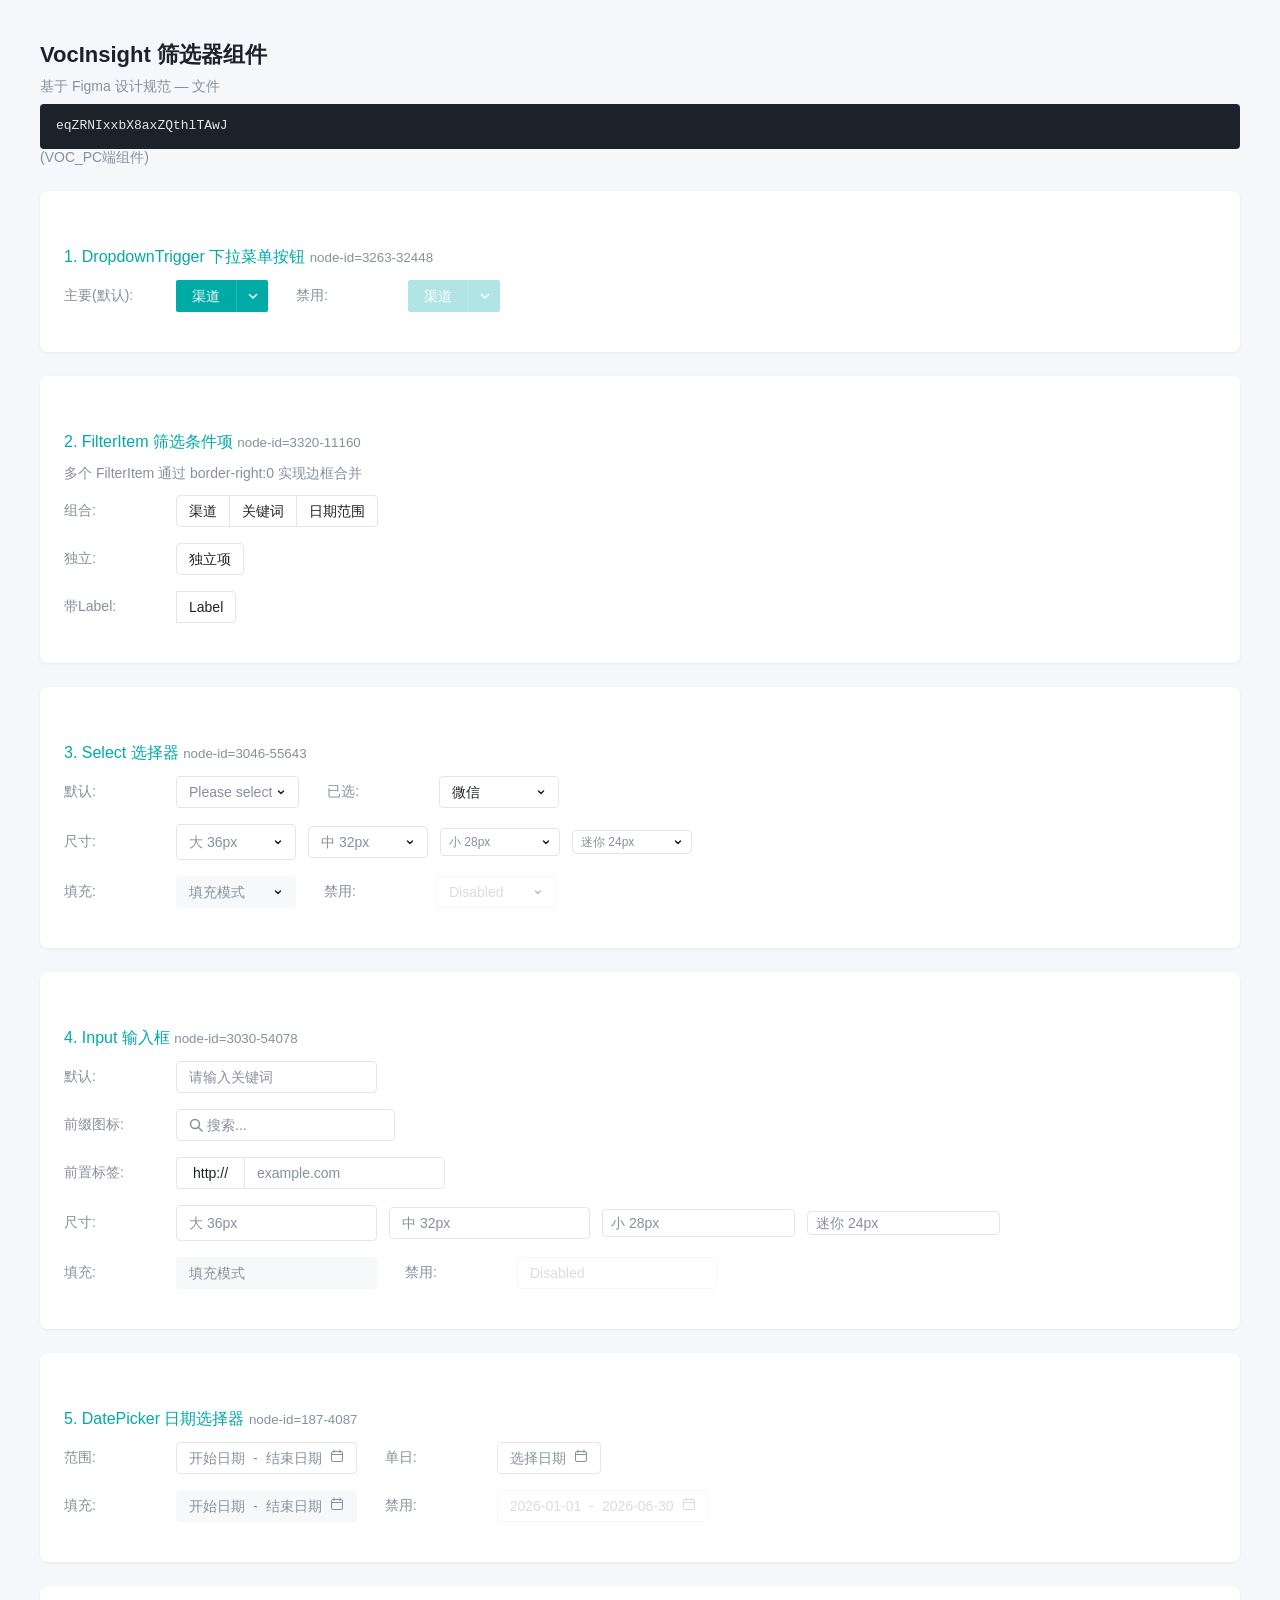
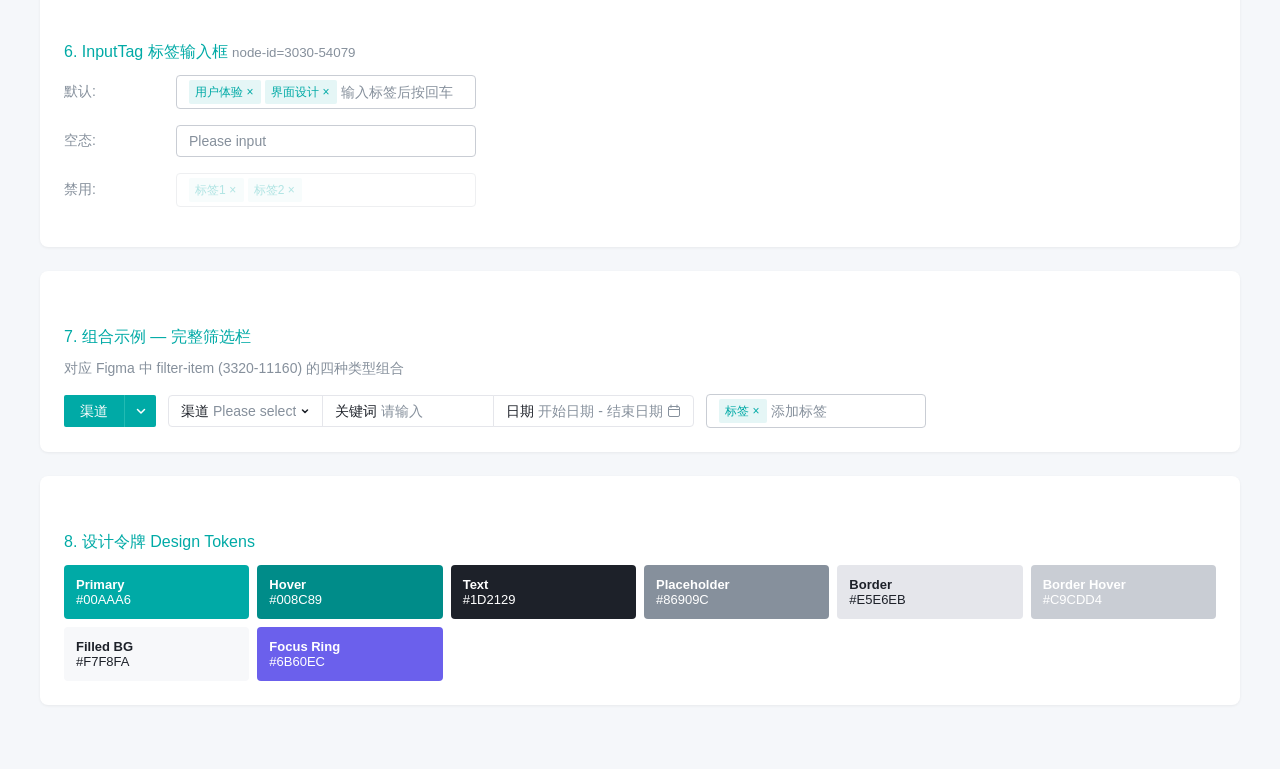
==== demo-filter.html @ fd3701bb "feat: add standalone filter component demo page - Accessible at /demo-filter.html - Shows all 6 Figm" ====
<!doctype html>
<html lang="zh-CN">
<head>
<meta charset="UTF-8"/>
<meta name="viewport" content="width=device-width, initial-scale=1.0"/>
<title>VocInsight 筛选器组件 Demo — Figma 设计规范</title>
<style>
/* ====== Design Tokens ====== */
:root{
  --p:#00AAA6;--ph:#008C89;--pl:#22BBB3;
  --fr:#6B60EC;--tp:#1D2129;--tph:#86909C;
  --bd:#E5E6EB;--bdh:#C9CDD4;--bgf:#F7F8FA;
  --font:"PingFang SC",-apple-system,BlinkMacSystemFont,"Segoe UI",Roboto,sans-serif;
}
*{box-sizing:border-box;margin:0;padding:0}
body{font-family:var(--font);background:#F5F7FA;color:var(--tp);padding:40px}
h1{font-size:22px;font-weight:600;margin-bottom:8px}
h2{font-size:16px;font-weight:500;margin:32px 0 12px;color:var(--p)}
.subtitle{color:var(--tph);font-size:14px;margin-bottom:24px}
.section{background:#fff;border-radius:8px;padding:24px;margin-bottom:24px;box-shadow:0 1px 3px rgba(0,0,0,.06)}
.row{display:flex;align-items:center;gap:12px;flex-wrap:wrap;margin-bottom:16px}
.label{font-size:14px;color:var(--tph);min-width:100px}

/* ====== 1. DropdownTrigger ====== */
.dd{display:inline-flex;align-items:stretch;border-radius:2px;overflow:hidden;cursor:pointer;height:32px;user-select:none}
.dd.primary{background:var(--p);color:#fff}
.dd.primary:hover{background:var(--ph)}
.dd-text{display:inline-flex;align-items:center;padding:5px 16px;font-size:14px;line-height:22px;font-weight:400}
.dd-icon{display:inline-flex;align-items:center;justify-content:center;width:32px;border-left:1px solid var(--pl)}
.dd-icon svg{transition:transform .2s}
.dd-icon.open svg{transform:rotate(180deg)}

/* ====== 2. FilterItem + FilterBar ====== */
.fb{display:inline-flex;align-items:center}
.fi{display:inline-flex;align-items:center;height:32px;background:#fff;border:1px solid var(--bd);padding:3px 12px;gap:4px;font-size:14px;line-height:22px;transition:border-color .2s;white-space:nowrap}
.fi:hover{border-color:var(--bdh)}
.fi:first-child{border-radius:4px 0 0 4px}
.fi:last-child{border-radius:0 4px 4px 0}
.fi:only-child{border-radius:4px}
.fi+.fi{margin-left:-1px}
.fi-label{color:var(--tp);font-weight:400}

/* ====== 3. Select ====== */
.sel{position:relative;display:inline-flex;align-items:center;gap:4px;height:32px;padding:3px 12px;background:#fff;border:1px solid var(--bd);border-radius:4px;font-size:14px;line-height:22px;cursor:pointer;transition:border-color .2s,box-shadow .2s;min-width:120px}
.sel:hover{border-color:var(--bdh)}
.sel:focus,.sel.open{border-color:var(--p);box-shadow:0 0 0 2px rgba(0,170,166,.3);outline:none}
.sel-text{flex:1;overflow:hidden;text-overflow:ellipsis;white-space:nowrap}
.sel-text.ph{color:var(--tph)}
.sel-arrow{display:inline-flex;flex-shrink:0;transition:transform .2s}.sel.open .sel-arrow{transform:rotate(180deg)}
.sel-dropdown{position:absolute;top:calc(100% + 4px);left:0;right:0;background:#fff;border:1px solid var(--bd);border-radius:4px;box-shadow:0 4px 12px rgba(0,0,0,.1);z-index:100;display:none;max-height:200px;overflow-y:auto}
.sel.open .sel-dropdown{display:block}
.sel-opt{padding:6px 12px;font-size:14px;cursor:pointer;transition:background .15s}
.sel-opt:hover{background:var(--bgf)}
.sel-opt.active{color:var(--p);background:#E5F6F6}

/* ====== 4. Input ====== */
.inp-wrap{display:inline-flex;align-items:center;gap:4px;height:32px;padding:0 12px;background:#fff;border:1px solid var(--bd);border-radius:4px;font-size:14px;transition:border-color .2s,box-shadow .2s;min-width:160px}
.inp-wrap:hover{border-color:var(--bdh)}
.inp-wrap:focus-within{border-color:var(--p);box-shadow:0 0 0 2px rgba(107,96,236,.3)}
.inp-wrap input{flex:1;min-width:0;border:none;outline:none;background:transparent;color:var(--tp);font-family:var(--font);font-size:14px;line-height:22px}
.inp-wrap input::placeholder{color:var(--tph)}
.inp-clear{display:none;width:16px;height:16px;cursor:pointer;color:var(--tph);border-radius:50%;align-items:center;justify-content:center;font-size:12px;line-height:1;flex-shrink:0}
.inp-wrap.has-value .inp-clear{display:inline-flex}
.inp-clear:hover{color:#F53F3F}

/* ====== 5. DatePicker ====== */
.dp{display:inline-flex;align-items:center;gap:8px;height:32px;padding:0 12px;background:#fff;border:1px solid var(--bd);border-radius:4px;font-size:14px;line-height:22px;cursor:pointer;transition:border-color .2s,box-shadow .2s}
.dp:hover{border-color:var(--bdh)}
.dp:focus{border-color:var(--p);box-shadow:0 0 0 2px rgba(0,170,166,.3);outline:none}
.dp-sep{color:var(--tph);font-family:Roboto,sans-serif}
.dp-icon{flex-shrink:0;color:var(--tph)}

/* ====== 6. InputTag ====== */
.it{display:flex;flex-wrap:wrap;align-items:center;gap:4px;min-height:32px;padding:4px 12px;background:#fff;border:1px solid var(--bdh);border-radius:4px;font-size:14px;cursor:text;transition:border-color .2s;min-width:220px}
.it:hover,.it:focus-within{border-color:var(--p)}
.it input{flex:1;min-width:60px;border:none;outline:none;background:transparent;color:var(--tp);font-family:var(--font);font-size:14px;line-height:22px}
.it input::placeholder{color:var(--tph)}
.tag{display:inline-flex;align-items:center;gap:2px;background:#E5F6F6;color:var(--p);font-size:12px;line-height:20px;border-radius:2px;padding:2px 6px;white-space:nowrap}
.tag-close{display:inline-flex;align-items:center;justify-content:center;width:10px;height:10px;cursor:pointer;transition:color .15s}
.tag-close:hover{color:#F53F3F}

/* ====== States demo ====== */
.state-row{display:flex;gap:8px;align-items:center;flex-wrap:wrap;margin-bottom:8px}
.state-label{font-size:12px;color:var(--tph);min-width:50px}
.sel.disabled,.inp-wrap.disabled,.dp.disabled,.dd.disabled,.it.disabled{opacity:.3;pointer-events:none}

/* Size variants */
.sel.lg,.inp-wrap.lg{height:36px}
.sel.sm,.inp-wrap.sm{height:28px;font-size:12px;padding:2px 8px}
.sel.xs,.inp-wrap.xs{height:24px;font-size:12px;padding:1px 8px}

/* Filled variant */
.sel.filled,.inp-wrap.filled,.dp.filled{background:var(--bgf);border-color:transparent}

/* ====== Code block ====== */
code{display:block;background:#1D2129;color:#E5E6EB;padding:12px 16px;border-radius:4px;font-size:13px;line-height:1.6;overflow-x:auto;margin-top:8px;font-family:"JetBrains Mono",monospace}
</style>
</head>
<body>

<h1>VocInsight 筛选器组件</h1>
<p class="subtitle">基于 Figma 设计规范 — 文件 <code>eqZRNIxxbX8axZQthlTAwJ</code> (VOC_PC端组件)</p>

<!-- ====== Section 1: Dropdown Trigger ====== -->
<div class="section">
<h2>1. DropdownTrigger 下拉菜单按钮 <small style="font-weight:400;color:var(--tph)">node-id=3263-32448</small></h2>
<div class="row">
  <span class="label">主要(默认):</span>
  <div class="dd primary" onclick="this.querySelector('.dd-icon').classList.toggle('open')">
    <span class="dd-text">渠道</span>
    <span class="dd-icon"><svg width="14" height="14" viewBox="0 0 14 14" fill="none"><path d="M3.5 5.5L7 9L10.5 5.5" stroke="currentColor" stroke-width="1.5" stroke-linecap="round" stroke-linejoin="round"/></svg></span>
  </div>
  <span class="label" style="margin-left:16px">禁用:</span>
  <div class="dd primary disabled"><span class="dd-text">渠道</span><span class="dd-icon"><svg width="14" height="14" viewBox="0 0 14 14" fill="none"><path d="M3.5 5.5L7 9L10.5 5.5" stroke="currentColor" stroke-width="1.5" stroke-linecap="round" stroke-linejoin="round"/></svg></span></div>
</div>
</div>

<!-- ====== Section 2: FilterItem + FilterBar ====== -->
<div class="section">
<h2>2. FilterItem 筛选条件项 <small style="font-weight:400;color:var(--tph)">node-id=3320-11160</small></h2>
<p style="font-size:14px;color:var(--tph);margin-bottom:12px">多个 FilterItem 通过 border-right:0 实现边框合并</p>

<div class="row">
  <span class="label">组合:</span>
  <div class="fb">
    <div class="fi"><span class="fi-label">渠道</span></div>
    <div class="fi"><span class="fi-label">关键词</span></div>
    <div class="fi"><span class="fi-label">日期范围</span></div>
  </div>
</div>

<div class="row">
  <span class="label">独立:</span>
  <div class="fi" style="border-radius:4px;border:1px solid var(--bd)"><span class="fi-label">独立项</span></div>
</div>

<div class="row">
  <span class="label">带Label:</span>
  <div class="fi"><span class="fi-label">Label</span></div>
</div>
</div>

<!-- ====== Section 3: Select ====== -->
<div class="section">
<h2>3. Select 选择器 <small style="font-weight:400;color:var(--tph)">node-id=3046-55643</small></h2>

<div class="row">
  <span class="label">默认:</span>
  <div class="sel" tabindex="0" onclick="this.classList.toggle('open')">
    <span class="sel-text ph">Please select</span>
    <span class="sel-arrow"><svg width="10" height="10" viewBox="0 0 10 10" fill="none"><path d="M2.5 4L5 6.5L7.5 4" stroke="currentColor" stroke-width="1.5" stroke-linecap="round" stroke-linejoin="round"/></svg></span>
    <div class="sel-dropdown">
      <div class="sel-opt">App Store</div>
      <div class="sel-opt active">微信</div>
      <div class="sel-opt">微博</div>
      <div class="sel-opt">抖音</div>
    </div>
  </div>

  <span class="label" style="margin-left:16px">已选:</span>
  <div class="sel" tabindex="0" onclick="this.classList.toggle('open')">
    <span class="sel-text">微信</span>
    <span class="sel-arrow"><svg width="10" height="10" viewBox="0 0 10 10" fill="none"><path d="M2.5 4L5 6.5L7.5 4" stroke="currentColor" stroke-width="1.5" stroke-linecap="round" stroke-linejoin="round"/></svg></span>
    <div class="sel-dropdown">
      <div class="sel-opt">App Store</div>
      <div class="sel-opt active">微信</div>
      <div class="sel-opt">微博</div>
    </div>
  </div>
</div>

<div class="row">
  <span class="label">尺寸:</span>
  <div class="sel lg"><span class="sel-text ph">大 36px</span><span class="sel-arrow"><svg width="10" height="10" viewBox="0 0 10 10" fill="none"><path d="M2.5 4L5 6.5L7.5 4" stroke="currentColor" stroke-width="1.5" stroke-linecap="round" stroke-linejoin="round"/></svg></span></div>
  <div class="sel"><span class="sel-text ph">中 32px</span><span class="sel-arrow"><svg width="10" height="10" viewBox="0 0 10 10" fill="none"><path d="M2.5 4L5 6.5L7.5 4" stroke="currentColor" stroke-width="1.5" stroke-linecap="round" stroke-linejoin="round"/></svg></span></div>
  <div class="sel sm"><span class="sel-text ph">小 28px</span><span class="sel-arrow"><svg width="10" height="10" viewBox="0 0 10 10" fill="none"><path d="M2.5 4L5 6.5L7.5 4" stroke="currentColor" stroke-width="1.5" stroke-linecap="round" stroke-linejoin="round"/></svg></span></div>
  <div class="sel xs"><span class="sel-text ph">迷你 24px</span><span class="sel-arrow"><svg width="10" height="10" viewBox="0 0 10 10" fill="none"><path d="M2.5 4L5 6.5L7.5 4" stroke="currentColor" stroke-width="1.5" stroke-linecap="round" stroke-linejoin="round"/></svg></span></div>
</div>

<div class="row">
  <span class="label">填充:</span>
  <div class="sel filled"><span class="sel-text ph">填充模式</span><span class="sel-arrow"><svg width="10" height="10" viewBox="0 0 10 10" fill="none"><path d="M2.5 4L5 6.5L7.5 4" stroke="currentColor" stroke-width="1.5" stroke-linecap="round" stroke-linejoin="round"/></svg></span></div>
  <span class="label" style="margin-left:16px">禁用:</span>
  <div class="sel disabled"><span class="sel-text ph">Disabled</span><span class="sel-arrow"><svg width="10" height="10" viewBox="0 0 10 10" fill="none"><path d="M2.5 4L5 6.5L7.5 4" stroke="currentColor" stroke-width="1.5" stroke-linecap="round" stroke-linejoin="round"/></svg></span></div>
</div>

</div>

<!-- ====== Section 4: Input ====== -->
<div class="section">
<h2>4. Input 输入框 <small style="font-weight:400;color:var(--tph)">node-id=3030-54078</small></h2>

<div class="row">
  <span class="label">默认:</span>
  <div class="inp-wrap">
    <input type="text" placeholder="请输入关键词" oninput="this.parentElement.classList.toggle('has-value',this.value.length>0)">
    <span class="inp-clear" onclick="var i=this.parentElement.querySelector('input');i.value='';i.dispatchEvent(new Event('input'))">&times;</span>
  </div>
</div>

<div class="row">
  <span class="label">前缀图标:</span>
  <div class="inp-wrap">
    <svg width="14" height="14" viewBox="0 0 14 14" fill="none" style="flex-shrink:0;color:var(--tph)"><circle cx="6" cy="6" r="4.5" stroke="currentColor" stroke-width="1.5"/><path d="M9.5 9.5L13 13" stroke="currentColor" stroke-width="1.5" stroke-linecap="round"/></svg>
    <input type="text" placeholder="搜索..." oninput="this.parentElement.classList.toggle('has-value',this.value.length>0)">
    <span class="inp-clear" onclick="var i=this.parentElement.querySelector('input');i.value='';i.dispatchEvent(new Event('input'))">&times;</span>
  </div>
</div>

<div class="row">
  <span class="label">前置标签:</span>
  <div style="display:inline-flex;align-items:center">
    <span style="display:inline-flex;align-items:center;height:32px;padding:0 16px;background:#fff;border:1px solid var(--bd);border-right:0;border-radius:4px 0 0 4px;font-size:14px;color:var(--tp)">http://</span>
    <div class="inp-wrap" style="border-radius:0 4px 4px 0">
      <input type="text" placeholder="example.com">
    </div>
  </div>
</div>

<div class="row">
  <span class="label">尺寸:</span>
  <div class="inp-wrap lg"><input type="text" placeholder="大 36px"></div>
  <div class="inp-wrap"><input type="text" placeholder="中 32px"></div>
  <div class="inp-wrap sm"><input type="text" placeholder="小 28px"></div>
  <div class="inp-wrap xs"><input type="text" placeholder="迷你 24px"></div>
</div>

<div class="row">
  <span class="label">填充:</span>
  <div class="inp-wrap filled"><input type="text" placeholder="填充模式"></div>
  <span class="label" style="margin-left:16px">禁用:</span>
  <div class="inp-wrap disabled"><input type="text" placeholder="Disabled" disabled></div>
</div>
</div>

<!-- ====== Section 5: DatePicker ====== -->
<div class="section">
<h2>5. DatePicker 日期选择器 <small style="font-weight:400;color:var(--tph)">node-id=187-4087</small></h2>

<div class="row">
  <span class="label">范围:</span>
  <div class="dp" tabindex="0">
    <span class="ph" style="color:var(--tph)">开始日期</span>
    <span class="dp-sep">-</span>
    <span class="ph" style="color:var(--tph)">结束日期</span>
    <span class="dp-icon"><svg width="14" height="14" viewBox="0 0 14 14" fill="none"><rect x="1.5" y="2.5" width="11" height="10" rx="1.5" stroke="currentColor" stroke-width="1"/><path d="M1 5.5H13" stroke="currentColor" stroke-width="1"/><path d="M4 1V3.5M10 1V3.5" stroke="currentColor" stroke-width="1" stroke-linecap="round"/></svg></span>
  </div>

  <span class="label" style="margin-left:16px">单日:</span>
  <div class="dp" tabindex="0">
    <span class="ph" style="color:var(--tph)">选择日期</span>
    <span class="dp-icon"><svg width="14" height="14" viewBox="0 0 14 14" fill="none"><rect x="1.5" y="2.5" width="11" height="10" rx="1.5" stroke="currentColor" stroke-width="1"/><path d="M1 5.5H13" stroke="currentColor" stroke-width="1"/><path d="M4 1V3.5M10 1V3.5" stroke="currentColor" stroke-width="1" stroke-linecap="round"/></svg></span>
  </div>
</div>

<div class="row">
  <span class="label">填充:</span>
  <div class="dp filled" tabindex="0">
    <span class="ph" style="color:var(--tph)">开始日期</span><span class="dp-sep">-</span><span class="ph" style="color:var(--tph)">结束日期</span>
    <span class="dp-icon"><svg width="14" height="14" viewBox="0 0 14 14" fill="none"><rect x="1.5" y="2.5" width="11" height="10" rx="1.5" stroke="currentColor" stroke-width="1"/><path d="M1 5.5H13" stroke="currentColor" stroke-width="1"/><path d="M4 1V3.5M10 1V3.5" stroke="currentColor" stroke-width="1" stroke-linecap="round"/></svg></span>
  </div>
  <span class="label" style="margin-left:16px">禁用:</span>
  <div class="dp disabled" tabindex="0">
    <span style="color:var(--tph)">2026-01-01</span>
    <span class="dp-sep">-</span>
    <span style="color:var(--tph)">2026-06-30</span>
    <span class="dp-icon"><svg width="14" height="14" viewBox="0 0 14 14" fill="none"><rect x="1.5" y="2.5" width="11" height="10" rx="1.5" stroke="currentColor" stroke-width="1"/><path d="M1 5.5H13" stroke="currentColor" stroke-width="1"/><path d="M4 1V3.5M10 1V3.5" stroke="currentColor" stroke-width="1" stroke-linecap="round"/></svg></span>
  </div>
</div>
</div>

<!-- ====== Section 6: InputTag ====== -->
<div class="section">
<h2>6. InputTag 标签输入框 <small style="font-weight:400;color:var(--tph)">node-id=3030-54079</small></h2>

<div class="row" style="align-items:flex-start">
  <span class="label" style="margin-top:8px">默认:</span>
  <div class="it" style="width:300px">
    <span class="tag">用户体验<span class="tag-close" onclick="this.parentElement.remove()">&times;</span></span>
    <span class="tag">界面设计<span class="tag-close" onclick="this.parentElement.remove()">&times;</span></span>
    <input type="text" placeholder="输入标签后按回车" onkeydown="if(this.value&&event.key==='Enter'){var t=document.createElement('span');t.className='tag';t.innerHTML=this.value+'<span class=tag-close onclick=this.parentElement.remove()>&times;</span>';this.before(t);this.value=''}">
  </div>
</div>

<div class="row">
  <span class="label">空态:</span>
  <div class="it" style="width:300px">
    <input type="text" placeholder="Please input">
  </div>
</div>

<div class="row">
  <span class="label">禁用:</span>
  <div class="it disabled" style="width:300px">
    <span class="tag">标签1<span class="tag-close">&times;</span></span>
    <span class="tag">标签2<span class="tag-close">&times;</span></span>
    <input type="text" placeholder="" disabled>
  </div>
</div>
</div>

<!-- ====== Section 7: Combined Example ====== -->
<div class="section">
<h2>7. 组合示例 — 完整筛选栏</h2>
<p style="font-size:14px;color:var(--tph);margin-bottom:16px">对应 Figma 中 filter-item (3320-11160) 的四种类型组合</p>

<div style="display:flex;align-items:center;gap:12px;flex-wrap:wrap">
  <!-- Dropdown Trigger -->
  <div class="dd primary">
    <span class="dd-text">渠道</span>
    <span class="dd-icon"><svg width="14" height="14" viewBox="0 0 14 14" fill="none"><path d="M3.5 5.5L7 9L10.5 5.5" stroke="currentColor" stroke-width="1.5" stroke-linecap="round" stroke-linejoin="round"/></svg></span>
  </div>

  <!-- Filter Items -->
  <div class="fb">
    <div class="fi">
      <span class="fi-label">渠道</span>
      <div class="sel" style="border:none;padding:0;min-width:0;height:auto;box-shadow:none" tabindex="0">
        <span class="sel-text ph">Please select</span>
        <span class="sel-arrow"><svg width="10" height="10" viewBox="0 0 10 10" fill="none"><path d="M2.5 4L5 6.5L7.5 4" stroke="currentColor" stroke-width="1.5" stroke-linecap="round" stroke-linejoin="round"/></svg></span>
      </div>
    </div>
    <div class="fi">
      <span class="fi-label">关键词</span>
      <div class="inp-wrap" style="border:none;padding:0;height:auto;box-shadow:none;min-width:0">
        <input type="text" placeholder="请输入" style="width:100px">
      </div>
    </div>
    <div class="fi">
      <span class="fi-label">日期</span>
      <span style="color:var(--tph);font-size:14px">开始日期</span>
      <span class="dp-sep">-</span>
      <span style="color:var(--tph);font-size:14px">结束日期</span>
      <svg width="14" height="14" viewBox="0 0 14 14" fill="none" style="color:var(--tph)"><rect x="1.5" y="2.5" width="11" height="10" rx="1.5" stroke="currentColor" stroke-width="1"/><path d="M1 5.5H13" stroke="currentColor" stroke-width="1"/><path d="M4 1V3.5M10 1V3.5" stroke="currentColor" stroke-width="1" stroke-linecap="round"/></svg>
    </div>
  </div>

  <!-- InputTag -->
  <div class="it">
    <span class="tag">标签<span class="tag-close">&times;</span></span>
    <input type="text" placeholder="添加标签" style="width:80px">
  </div>
</div>
</div>

<!-- ====== Section 8: Design Tokens ====== -->
<div class="section">
<h2>8. 设计令牌 Design Tokens</h2>
<div style="display:grid;grid-template-columns:repeat(auto-fill,minmax(160px,1fr));gap:8px;font-size:13px">
  <div style="padding:12px;background:var(--p);color:#fff;border-radius:4px"><strong>Primary</strong><br>#00AAA6</div>
  <div style="padding:12px;background:var(--ph);color:#fff;border-radius:4px"><strong>Hover</strong><br>#008C89</div>
  <div style="padding:12px;background:var(--tp);color:#fff;border-radius:4px"><strong>Text</strong><br>#1D2129</div>
  <div style="padding:12px;background:var(--tph);color:#fff;border-radius:4px"><strong>Placeholder</strong><br>#86909C</div>
  <div style="padding:12px;background:var(--bd);color:var(--tp);border-radius:4px"><strong>Border</strong><br>#E5E6EB</div>
  <div style="padding:12px;background:var(--bdh);color:#fff;border-radius:4px"><strong>Border Hover</strong><br>#C9CDD4</div>
  <div style="padding:12px;background:var(--bgf);color:var(--tp);border-radius:4px"><strong>Filled BG</strong><br>#F7F8FA</div>
  <div style="padding:12px;background:var(--fr);color:#fff;border-radius:4px"><strong>Focus Ring</strong><br>#6B60EC</div>
</div>
</div>

</body>
</html>
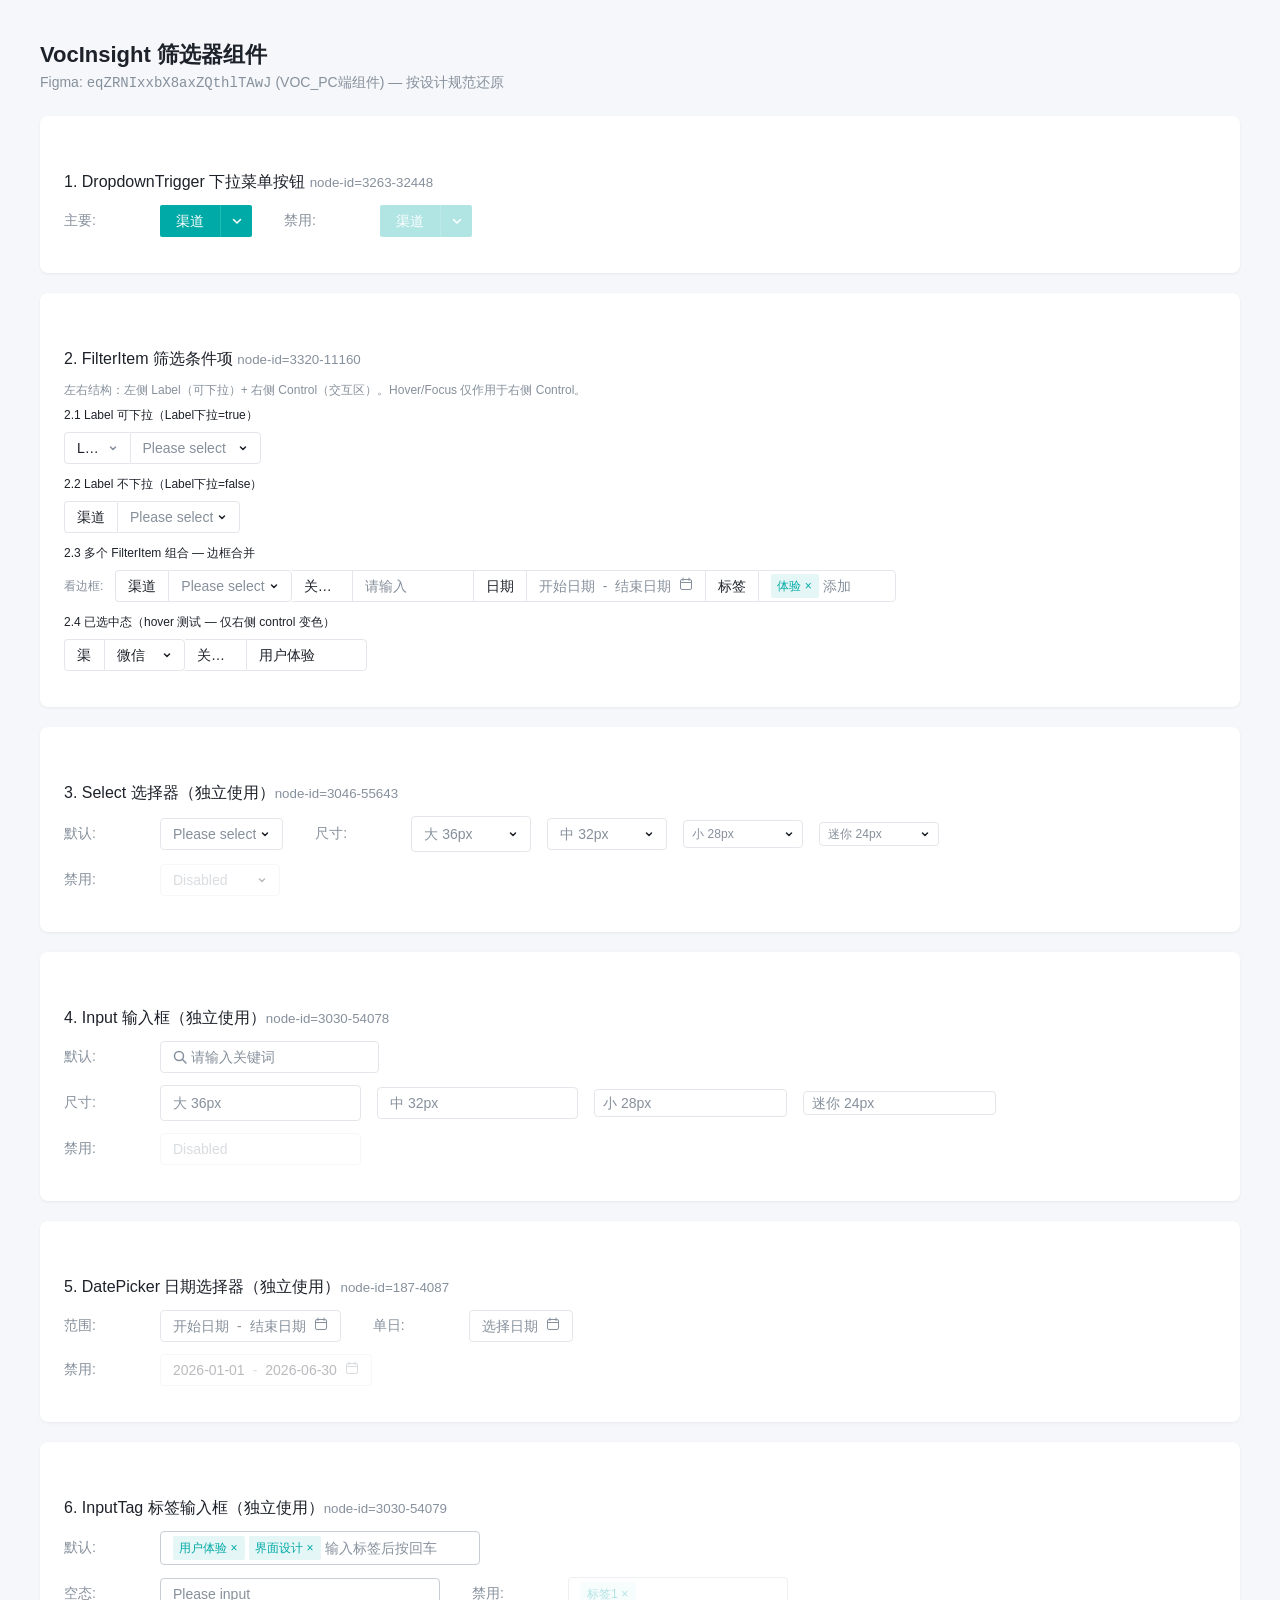
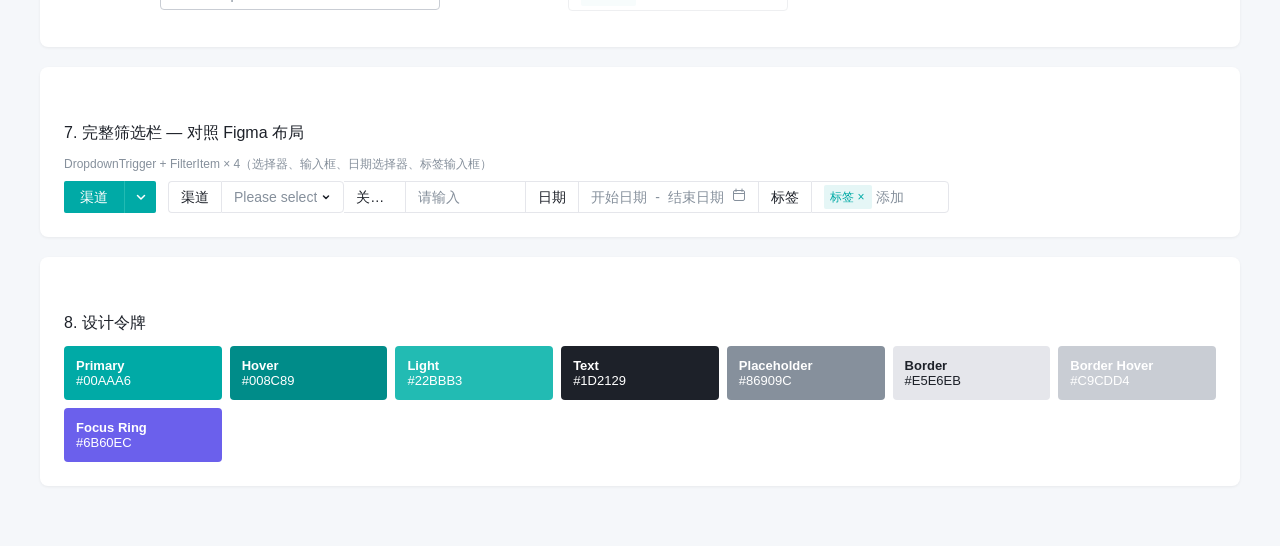
==== commit 2228a261: "fix: redesign FilterItem per user feedback - Left-right structure: label (border t/b/l) + control (b" ====
--- a/demo-filter.html
+++ b/demo-filter.html
@@ -3,360 +3,582 @@
 <head>
 <meta charset="UTF-8"/>
 <meta name="viewport" content="width=device-width, initial-scale=1.0"/>
-<title>VocInsight 筛选器组件 Demo — Figma 设计规范</title>
+<title>VocInsight 筛选器组件 — Figma 设计规范</title>
 <style>
 /* ====== Design Tokens ====== */
 :root{
-  --p:#00AAA6;--ph:#008C89;--pl:#22BBB3;
-  --fr:#6B60EC;--tp:#1D2129;--tph:#86909C;
-  --bd:#E5E6EB;--bdh:#C9CDD4;--bgf:#F7F8FA;
+  --p:#00AAA6;--ph:#008C89;--pl:#22BBB3;--fr:#6B60EC;
+  --tp:#1D2129;--tph:#86909C;--ts:#4E5969;
+  --bd:#E5E6EB;--bdh:#C9CDD4;--bgf:#F7F8FA;--bgw:#FFFFFF;
   --font:"PingFang SC",-apple-system,BlinkMacSystemFont,"Segoe UI",Roboto,sans-serif;
+  --r-sm:2px;--r-md:4px;
 }
 *{box-sizing:border-box;margin:0;padding:0}
 body{font-family:var(--font);background:#F5F7FA;color:var(--tp);padding:40px}
-h1{font-size:22px;font-weight:600;margin-bottom:8px}
-h2{font-size:16px;font-weight:500;margin:32px 0 12px;color:var(--p)}
-.subtitle{color:var(--tph);font-size:14px;margin-bottom:24px}
-.section{background:#fff;border-radius:8px;padding:24px;margin-bottom:24px;box-shadow:0 1px 3px rgba(0,0,0,.06)}
-.row{display:flex;align-items:center;gap:12px;flex-wrap:wrap;margin-bottom:16px}
-.label{font-size:14px;color:var(--tph);min-width:100px}
-
-/* ====== 1. DropdownTrigger ====== */
-.dd{display:inline-flex;align-items:stretch;border-radius:2px;overflow:hidden;cursor:pointer;height:32px;user-select:none}
-.dd.primary{background:var(--p);color:#fff}
-.dd.primary:hover{background:var(--ph)}
+h1{font-size:22px;font-weight:600;margin-bottom:4px}
+h2{font-size:16px;font-weight:500;margin:32px 0 12px}
+.sub{color:var(--tph);font-size:14px;margin-bottom:24px}
+.sec{background:var(--bgw);border-radius:8px;padding:24px;margin-bottom:20px;box-shadow:0 1px 3px rgba(0,0,0,.06)}
+.row{display:flex;align-items:center;gap:16px;flex-wrap:wrap;margin-bottom:12px}
+.lbl{font-size:14px;color:var(--tph);min-width:80px;flex-shrink:0}
+.tip{font-size:12px;color:var(--tph);margin-bottom:8px}
+
+/* ============================================================
+   1. DropdownTrigger 下拉菜单按钮
+   node-id=3263-32448
+   ============================================================ */
+.dd{display:inline-flex;align-items:stretch;border-radius:var(--r-sm);overflow:hidden;cursor:pointer;height:32px;user-select:none;transition:opacity .2s}
+.dd.pri{background:var(--p);color:#fff}
+.dd.pri:hover{background:var(--ph)}
 .dd-text{display:inline-flex;align-items:center;padding:5px 16px;font-size:14px;line-height:22px;font-weight:400}
 .dd-icon{display:inline-flex;align-items:center;justify-content:center;width:32px;border-left:1px solid var(--pl)}
 .dd-icon svg{transition:transform .2s}
 .dd-icon.open svg{transform:rotate(180deg)}
-
-/* ====== 2. FilterItem + FilterBar ====== */
-.fb{display:inline-flex;align-items:center}
-.fi{display:inline-flex;align-items:center;height:32px;background:#fff;border:1px solid var(--bd);padding:3px 12px;gap:4px;font-size:14px;line-height:22px;transition:border-color .2s;white-space:nowrap}
-.fi:hover{border-color:var(--bdh)}
-.fi:first-child{border-radius:4px 0 0 4px}
-.fi:last-child{border-radius:0 4px 4px 0}
-.fi:only-child{border-radius:4px}
-.fi+.fi{margin-left:-1px}
-.fi-label{color:var(--tp);font-weight:400}
-
-/* ====== 3. Select ====== */
-.sel{position:relative;display:inline-flex;align-items:center;gap:4px;height:32px;padding:3px 12px;background:#fff;border:1px solid var(--bd);border-radius:4px;font-size:14px;line-height:22px;cursor:pointer;transition:border-color .2s,box-shadow .2s;min-width:120px}
+.dd.disabled{opacity:.3;pointer-events:none}
+
+/* ============================================================
+   2. FilterItem — 筛选条件项
+   node-id=3320-11160
+   左: Label(可下拉) + 右: Control(交互)
+   左侧 border 上/下/左，右侧 control 有完整 border
+   ============================================================ */
+/* FilterBar — 水平排列容器 */
+.fb{display:inline-flex;align-items:stretch}
+
+/* FilterItem — 单个筛选条件 */
+.fi{display:inline-flex;align-items:stretch;height:32px;background:var(--bgw);min-width:0}
+/* 左侧 Label 区 — border 上/下/左，无右边框，左侧圆角 */
+.fi-label{
+  display:inline-flex;align-items:center;padding:3px 12px;gap:4px;
+  border-top:1px solid var(--bd);border-bottom:1px solid var(--bd);border-left:1px solid var(--bd);
+  font-size:14px;line-height:22px;color:var(--tp);font-weight:400;
+  white-space:nowrap;cursor:default;
+  max-width:33.333%;           /* 不超过 filter-item 宽度的 1/3 */
+  overflow:hidden;
+}
+.fi-label-text{
+  overflow:hidden;text-overflow:ellipsis;white-space:nowrap;
+  max-width:100%;
+}
+/* 首个 FilterItem 的 label 左侧圆角 */
+.fi:first-child .fi-label{border-radius:var(--r-md) 0 0 var(--r-md)}
+/* 非首个 FilterItem 的 label 无左边框（与前一个 item 的 control 合并） */
+.fi+.fi .fi-label{border-left:none}
+/* 最后一个 FilterItem 的 label 无右边框时，由 control 的右边框收尾 */
+
+/* Label 可下拉态 — 悬浮有箭头 */
+.fi-label.drop{cursor:pointer}
+.fi-label.drop:hover{color:var(--p)}
+.fi-label.drop .fi-label-arrow{
+  display:inline-flex;flex-shrink:0;width:10px;height:10px;
+  transition:transform .2s;color:var(--tph);
+}
+.fi-label.drop:hover .fi-label-arrow{color:var(--tp)}
+.fi-label.drop.open .fi-label-arrow{transform:rotate(180deg)}
+
+/* 右侧 Control 区 — 交互主体，hover/focus/active 只作用于这里，占剩余 2/3 宽度 */
+.fi-control{
+  display:inline-flex;align-items:center;gap:4px;padding:3px 12px;
+  font-size:14px;line-height:22px;cursor:pointer;
+  background:var(--bgw);
+  border:1px solid var(--bd);
+  transition:border-color .2s,box-shadow .2s;
+  position:relative;
+  white-space:nowrap;
+  flex:1;min-width:0;            /* 自适应占满剩余空间 */
+}
+/* Control hover — 仅 control 区域变色 */
+.fi-control:hover{border-color:var(--bdh)}
+/* Control focus/active — 展开时高亮 */
+.fi-control:focus,.fi-control:focus-within,.fi-control.active{
+  border-color:var(--p);box-shadow:0 0 0 2px rgba(0,170,166,.3);outline:none;
+}
+/* 首个 FilterItem 的 control */
+.fi:first-child .fi-control{border-radius:0 var(--r-md) var(--r-md) 0}
+/* 中间 FilterItem 的 control — 无圆角 */
+.fi:not(:first-child):not(:last-child) .fi-control{border-radius:0}
+/* 末尾 FilterItem 的 control — 右侧圆角 */
+.fi:last-child .fi-control{border-radius:0 var(--r-md) var(--r-md) 0}
+/* 独立 FilterItem — 只有 control 无 label 时，四边完整圆角 */
+.fi.solo .fi-control{border-radius:var(--r-md)}
+
+/* control 内文字 */
+.fi-control-text{flex:1;overflow:hidden;text-overflow:ellipsis;white-space:nowrap}
+.fi-control-text.ph{color:var(--tph)}
+/* control 内箭头 — 点击展开旋转180°，选完旋转回去 */
+.fi-control-arrow{
+  display:inline-flex;flex-shrink:0;width:10px;height:10px;transition:transform .2s;
+}
+.fi-control.active .fi-control-arrow{transform:rotate(180deg)}
+
+/* control 下拉面板 */
+.fi-dropdown{
+  position:absolute;top:calc(100% + 4px);left:0;min-width:100%;
+  background:var(--bgw);border:1px solid var(--bd);border-radius:var(--r-md);
+  box-shadow:0 4px 12px rgba(0,0,0,.1);z-index:100;
+  display:none;max-height:200px;overflow-y:auto;
+}
+.fi-control.active .fi-dropdown{display:block}
+.fi-opt{padding:6px 12px;font-size:14px;cursor:pointer;transition:background .15s;white-space:nowrap}
+.fi-opt:hover{background:var(--bgf)}
+.fi-opt.sel{color:var(--p);background:#E5F6F6}
+
+/* 禁用态 */
+.fi.disabled .fi-control,.fi.disabled .fi-label{opacity:.3;pointer-events:none}
+
+/* ============================================================
+   3. Input (输入框) 作为 control
+   ============================================================ */
+.fi-input-wrap{display:inline-flex;align-items:center;gap:4px;height:100%}
+.fi-input-wrap input{flex:1;min-width:60px;border:none;outline:none;background:transparent;color:var(--tp);font-family:var(--font);font-size:14px;line-height:22px}
+.fi-input-wrap input::placeholder{color:var(--tph)}
+.fi-input-clear{display:none;width:14px;height:14px;cursor:pointer;color:var(--tph);flex-shrink:0;align-items:center;justify-content:center;font-size:12px;border-radius:50%}
+.fi-control.has-val .fi-input-clear{display:inline-flex}
+.fi-input-clear:hover{color:#F53F3F}
+
+/* ============================================================
+   4. DatePicker 作为 control
+   ============================================================ */
+.fi-dp{display:inline-flex;align-items:center;gap:8px}
+.fi-dp-sep{color:var(--tph);font-family:Roboto,sans-serif}
+.fi-dp-icon{flex-shrink:0;color:var(--tph)}
+
+/* ============================================================
+   5. InputTag 作为 control
+   ============================================================ */
+.fi-tag-wrap{display:flex;flex-wrap:wrap;align-items:center;gap:4px}
+.fi-tag{display:inline-flex;align-items:center;gap:2px;background:#E5F6F6;color:var(--p);font-size:12px;line-height:20px;border-radius:var(--r-sm);padding:2px 6px;white-space:nowrap}
+.fi-tag-close{display:inline-flex;align-items:center;justify-content:center;width:10px;height:10px;cursor:pointer;transition:color .15s}
+.fi-tag-close:hover{color:#F53F3F}
+.fi-tag-wrap input{flex:1;min-width:60px;border:none;outline:none;background:transparent;color:var(--tp);font-family:var(--font);font-size:14px;line-height:22px}
+.fi-tag-wrap input::placeholder{color:var(--tph)}
+
+/* ============================================================
+   6. Select 独立组件 (不在 filter-item 中)
+   ============================================================ */
+.sel{display:inline-flex;align-items:center;gap:4px;height:32px;padding:3px 12px;background:var(--bgw);border:1px solid var(--bd);border-radius:var(--r-md);font-size:14px;line-height:22px;cursor:pointer;transition:border-color .2s,box-shadow .2s;position:relative;min-width:120px}
 .sel:hover{border-color:var(--bdh)}
-.sel:focus,.sel.open{border-color:var(--p);box-shadow:0 0 0 2px rgba(0,170,166,.3);outline:none}
+.sel.active{border-color:var(--p);box-shadow:0 0 0 2px rgba(0,170,166,.3);outline:none}
 .sel-text{flex:1;overflow:hidden;text-overflow:ellipsis;white-space:nowrap}
 .sel-text.ph{color:var(--tph)}
-.sel-arrow{display:inline-flex;flex-shrink:0;transition:transform .2s}.sel.open .sel-arrow{transform:rotate(180deg)}
-.sel-dropdown{position:absolute;top:calc(100% + 4px);left:0;right:0;background:#fff;border:1px solid var(--bd);border-radius:4px;box-shadow:0 4px 12px rgba(0,0,0,.1);z-index:100;display:none;max-height:200px;overflow-y:auto}
-.sel.open .sel-dropdown{display:block}
+.sel-arrow{display:inline-flex;flex-shrink:0;transition:transform .2s}
+.sel.active .sel-arrow{transform:rotate(180deg)}
+.sel-drop{position:absolute;top:calc(100% + 4px);left:0;right:0;background:var(--bgw);border:1px solid var(--bd);border-radius:var(--r-md);box-shadow:0 4px 12px rgba(0,0,0,.1);z-index:100;display:none;max-height:200px;overflow-y:auto}
+.sel.active .sel-drop{display:block}
 .sel-opt{padding:6px 12px;font-size:14px;cursor:pointer;transition:background .15s}
 .sel-opt:hover{background:var(--bgf)}
-.sel-opt.active{color:var(--p);background:#E5F6F6}
-
-/* ====== 4. Input ====== */
-.inp-wrap{display:inline-flex;align-items:center;gap:4px;height:32px;padding:0 12px;background:#fff;border:1px solid var(--bd);border-radius:4px;font-size:14px;transition:border-color .2s,box-shadow .2s;min-width:160px}
-.inp-wrap:hover{border-color:var(--bdh)}
-.inp-wrap:focus-within{border-color:var(--p);box-shadow:0 0 0 2px rgba(107,96,236,.3)}
-.inp-wrap input{flex:1;min-width:0;border:none;outline:none;background:transparent;color:var(--tp);font-family:var(--font);font-size:14px;line-height:22px}
-.inp-wrap input::placeholder{color:var(--tph)}
-.inp-clear{display:none;width:16px;height:16px;cursor:pointer;color:var(--tph);border-radius:50%;align-items:center;justify-content:center;font-size:12px;line-height:1;flex-shrink:0}
-.inp-wrap.has-value .inp-clear{display:inline-flex}
-.inp-clear:hover{color:#F53F3F}
-
-/* ====== 5. DatePicker ====== */
-.dp{display:inline-flex;align-items:center;gap:8px;height:32px;padding:0 12px;background:#fff;border:1px solid var(--bd);border-radius:4px;font-size:14px;line-height:22px;cursor:pointer;transition:border-color .2s,box-shadow .2s}
+.sel-opt.sel{color:var(--p);background:#E5F6F6}
+.sel.disabled{opacity:.3;pointer-events:none}
+
+/* ============================================================
+   Sizes for Select
+   ============================================================ */
+.sel.lg{height:36px}.sel.sm{height:28px;font-size:12px;padding:2px 8px}.sel.xs{height:24px;font-size:12px;padding:1px 8px}
+
+/* ============================================================
+   Independent Input
+   ============================================================ */
+.inp{display:inline-flex;align-items:center;gap:4px;height:32px;padding:0 12px;background:var(--bgw);border:1px solid var(--bd);border-radius:var(--r-md);font-size:14px;transition:border-color .2s,box-shadow .2s;min-width:160px}
+.inp:hover{border-color:var(--bdh)}
+.inp:focus-within{border-color:var(--p);box-shadow:0 0 0 2px rgba(107,96,236,.3)}
+.inp input{flex:1;min-width:0;border:none;outline:none;background:transparent;color:var(--tp);font-family:var(--font);font-size:14px;line-height:22px}
+.inp input::placeholder{color:var(--tph)}
+.inp.clr{display:none;width:14px;height:14px;cursor:pointer;color:var(--tph);border-radius:50%;align-items:center;justify-content:center;font-size:12px;flex-shrink:0}
+.inp.has-val .inp.clr{display:inline-flex}
+.inp.clr:hover{color:#F53F3F}
+.inp.lg{height:36px}.inp.sm{height:28px;font-size:12px;padding:0 8px}.inp.xs{height:24px;font-size:12px;padding:0 8px}
+.inp.disabled{opacity:.3;pointer-events:none}
+
+/* ============================================================
+   Independent DatePicker
+   ============================================================ */
+.dp{display:inline-flex;align-items:center;gap:8px;height:32px;padding:0 12px;background:var(--bgw);border:1px solid var(--bd);border-radius:var(--r-md);font-size:14px;line-height:22px;cursor:pointer;transition:border-color .2s,box-shadow .2s}
 .dp:hover{border-color:var(--bdh)}
 .dp:focus{border-color:var(--p);box-shadow:0 0 0 2px rgba(0,170,166,.3);outline:none}
 .dp-sep{color:var(--tph);font-family:Roboto,sans-serif}
 .dp-icon{flex-shrink:0;color:var(--tph)}
-
-/* ====== 6. InputTag ====== */
-.it{display:flex;flex-wrap:wrap;align-items:center;gap:4px;min-height:32px;padding:4px 12px;background:#fff;border:1px solid var(--bdh);border-radius:4px;font-size:14px;cursor:text;transition:border-color .2s;min-width:220px}
+.dp.disabled{opacity:.3;pointer-events:none}
+
+/* ============================================================
+   Independent InputTag
+   ============================================================ */
+.it{display:flex;flex-wrap:wrap;align-items:center;gap:4px;min-height:32px;padding:4px 12px;background:var(--bgw);border:1px solid var(--bdh);border-radius:var(--r-md);font-size:14px;cursor:text;transition:border-color .2s;min-width:220px}
 .it:hover,.it:focus-within{border-color:var(--p)}
 .it input{flex:1;min-width:60px;border:none;outline:none;background:transparent;color:var(--tp);font-family:var(--font);font-size:14px;line-height:22px}
 .it input::placeholder{color:var(--tph)}
-.tag{display:inline-flex;align-items:center;gap:2px;background:#E5F6F6;color:var(--p);font-size:12px;line-height:20px;border-radius:2px;padding:2px 6px;white-space:nowrap}
-.tag-close{display:inline-flex;align-items:center;justify-content:center;width:10px;height:10px;cursor:pointer;transition:color .15s}
-.tag-close:hover{color:#F53F3F}
-
-/* ====== States demo ====== */
-.state-row{display:flex;gap:8px;align-items:center;flex-wrap:wrap;margin-bottom:8px}
-.state-label{font-size:12px;color:var(--tph);min-width:50px}
-.sel.disabled,.inp-wrap.disabled,.dp.disabled,.dd.disabled,.it.disabled{opacity:.3;pointer-events:none}
-
-/* Size variants */
-.sel.lg,.inp-wrap.lg{height:36px}
-.sel.sm,.inp-wrap.sm{height:28px;font-size:12px;padding:2px 8px}
-.sel.xs,.inp-wrap.xs{height:24px;font-size:12px;padding:1px 8px}
-
-/* Filled variant */
-.sel.filled,.inp-wrap.filled,.dp.filled{background:var(--bgf);border-color:transparent}
-
-/* ====== Code block ====== */
-code{display:block;background:#1D2129;color:#E5E6EB;padding:12px 16px;border-radius:4px;font-size:13px;line-height:1.6;overflow-x:auto;margin-top:8px;font-family:"JetBrains Mono",monospace}
+.it.disabled{opacity:.3;pointer-events:none}
+
+/* ====== SVG icons ====== */
+svg.ico{display:inline-flex;flex-shrink:0}
 </style>
 </head>
 <body>
 
 <h1>VocInsight 筛选器组件</h1>
-<p class="subtitle">基于 Figma 设计规范 — 文件 <code>eqZRNIxxbX8axZQthlTAwJ</code> (VOC_PC端组件)</p>
-
-<!-- ====== Section 1: Dropdown Trigger ====== -->
-<div class="section">
+<p class="sub">Figma: <code>eqZRNIxxbX8axZQthlTAwJ</code> (VOC_PC端组件) — 按设计规范还原</p>
+
+<!-- ============================================================
+     Section 1: DropdownTrigger
+     ============================================================ -->
+<div class="sec">
 <h2>1. DropdownTrigger 下拉菜单按钮 <small style="font-weight:400;color:var(--tph)">node-id=3263-32448</small></h2>
 <div class="row">
-  <span class="label">主要(默认):</span>
-  <div class="dd primary" onclick="this.querySelector('.dd-icon').classList.toggle('open')">
+  <span class="lbl">主要:</span>
+  <div class="dd pri" id="dd1" onclick="this.querySelector('.dd-icon').classList.toggle('open')">
     <span class="dd-text">渠道</span>
     <span class="dd-icon"><svg width="14" height="14" viewBox="0 0 14 14" fill="none"><path d="M3.5 5.5L7 9L10.5 5.5" stroke="currentColor" stroke-width="1.5" stroke-linecap="round" stroke-linejoin="round"/></svg></span>
   </div>
-  <span class="label" style="margin-left:16px">禁用:</span>
-  <div class="dd primary disabled"><span class="dd-text">渠道</span><span class="dd-icon"><svg width="14" height="14" viewBox="0 0 14 14" fill="none"><path d="M3.5 5.5L7 9L10.5 5.5" stroke="currentColor" stroke-width="1.5" stroke-linecap="round" stroke-linejoin="round"/></svg></span></div>
-</div>
-</div>
-
-<!-- ====== Section 2: FilterItem + FilterBar ====== -->
-<div class="section">
+  <span class="lbl" style="margin-left:16px">禁用:</span>
+  <div class="dd pri disabled"><span class="dd-text">渠道</span><span class="dd-icon"><svg width="14" height="14" viewBox="0 0 14 14" fill="none"><path d="M3.5 5.5L7 9L10.5 5.5" stroke="currentColor" stroke-width="1.5" stroke-linecap="round" stroke-linejoin="round"/></svg></span></div>
+</div>
+</div>
+
+<!-- ============================================================
+     Section 2: FilterItem — 核心组件
+     ============================================================ -->
+<div class="sec">
 <h2>2. FilterItem 筛选条件项 <small style="font-weight:400;color:var(--tph)">node-id=3320-11160</small></h2>
-<p style="font-size:14px;color:var(--tph);margin-bottom:12px">多个 FilterItem 通过 border-right:0 实现边框合并</p>
-
-<div class="row">
-  <span class="label">组合:</span>
+<p class="tip">左右结构：左侧 Label（可下拉）+ 右侧 Control（交互区）。Hover/Focus 仅作用于右侧 Control。</p>
+
+<p class="tip" style="font-weight:500;color:var(--tp);margin-top:8px">2.1 Label 可下拉（Label下拉=true）</p>
+<div class="row">
   <div class="fb">
-    <div class="fi"><span class="fi-label">渠道</span></div>
-    <div class="fi"><span class="fi-label">关键词</span></div>
-    <div class="fi"><span class="fi-label">日期范围</span></div>
-  </div>
-</div>
-
-<div class="row">
-  <span class="label">独立:</span>
-  <div class="fi" style="border-radius:4px;border:1px solid var(--bd)"><span class="fi-label">独立项</span></div>
-</div>
-
-<div class="row">
-  <span class="label">带Label:</span>
-  <div class="fi"><span class="fi-label">Label</span></div>
-</div>
-</div>
-
-<!-- ====== Section 3: Select ====== -->
-<div class="section">
-<h2>3. Select 选择器 <small style="font-weight:400;color:var(--tph)">node-id=3046-55643</small></h2>
-
-<div class="row">
-  <span class="label">默认:</span>
-  <div class="sel" tabindex="0" onclick="this.classList.toggle('open')">
+    <!-- FilterItem: label + select control -->
+    <div class="fi">
+      <span class="fi-label drop" onclick="this.classList.toggle('open')"><span class="fi-label-text">
+        Label
+        </span><span class="fi-label-arrow"><svg width="10" height="10" viewBox="0 0 10 10" fill="none"><path d="M2.5 4L5 6.5L7.5 4" stroke="currentColor" stroke-width="1.5" stroke-linecap="round" stroke-linejoin="round"/></svg></span>
+      </span>
+      <span class="fi-control" tabindex="0" onclick="toggleControl(this)">
+        <span class="fi-control-text ph">Please select</span>
+        <span class="fi-control-arrow"><svg width="10" height="10" viewBox="0 0 10 10" fill="none"><path d="M2.5 4L5 6.5L7.5 4" stroke="currentColor" stroke-width="1.5" stroke-linecap="round" stroke-linejoin="round"/></svg></span>
+        <span class="fi-dropdown">
+          <div class="fi-opt" onclick="selectOpt(this,'App Store')">App Store</div>
+          <div class="fi-opt sel" onclick="selectOpt(this,'微信')">微信</div>
+          <div class="fi-opt" onclick="selectOpt(this,'微博')">微博</div>
+        </span>
+      </span>
+    </div>
+  </div>
+</div>
+
+<p class="tip" style="font-weight:500;color:var(--tp);margin-top:12px">2.2 Label 不下拉（Label下拉=false）</p>
+<div class="row">
+  <div class="fb">
+    <div class="fi">
+      <span class="fi-label"><span class="fi-label-text">渠道</span></span>
+      <span class="fi-control" tabindex="0" onclick="toggleControl(this)">
+        <span class="fi-control-text ph">Please select</span>
+        <span class="fi-control-arrow"><svg width="10" height="10" viewBox="0 0 10 10" fill="none"><path d="M2.5 4L5 6.5L7.5 4" stroke="currentColor" stroke-width="1.5" stroke-linecap="round" stroke-linejoin="round"/></svg></span>
+        <span class="fi-dropdown">
+          <div class="fi-opt" onclick="selectOpt(this,'App Store')">App Store</div>
+          <div class="fi-opt" onclick="selectOpt(this,'微信')">微信</div>
+          <div class="fi-opt" onclick="selectOpt(this,'微博')">微博</div>
+        </span>
+      </span>
+    </div>
+  </div>
+</div>
+
+<p class="tip" style="font-weight:500;color:var(--tp);margin-top:12px">2.3 多个 FilterItem 组合 — 边框合并</p>
+<div class="row">
+  <div style="display:flex;align-items:center;gap:12px">
+    <span style="font-size:12px;color:var(--tph)">看边框:</span>
+    <div class="fb">
+      <!-- 第一个: label左侧圆角 + border上/下/左, control右侧圆角 -->
+      <div class="fi">
+        <span class="fi-label"><span class="fi-label-text">渠道</span></span>
+        <span class="fi-control" tabindex="0" onclick="toggleControl(this)">
+          <span class="fi-control-text ph">Please select</span>
+          <span class="fi-control-arrow"><svg width="10" height="10" viewBox="0 0 10 10" fill="none"><path d="M2.5 4L5 6.5L7.5 4" stroke="currentColor" stroke-width="1.5" stroke-linecap="round" stroke-linejoin="round"/></svg></span>
+        </span>
+      </div>
+      <!-- 中间: 无圆角, label无左边框(被前一个control的右边框替代) -->
+      <div class="fi">
+        <span class="fi-label"><span class="fi-label-text">关键词</span></span>
+        <span class="fi-control">
+          <span class="fi-input-wrap"><input type="text" placeholder="请输入" style="width:90px"></span>
+        </span>
+      </div>
+      <!-- 最后一个: control右侧圆角, 四边都有border -->
+      <div class="fi">
+        <span class="fi-label"><span class="fi-label-text">日期</span></span>
+        <span class="fi-control" tabindex="0">
+          <span class="fi-dp">
+            <span style="color:var(--tph)">开始日期</span>
+            <span class="fi-dp-sep">-</span>
+            <span style="color:var(--tph)">结束日期</span>
+            <span class="fi-dp-icon"><svg width="14" height="14" viewBox="0 0 14 14" fill="none"><rect x="1.5" y="2.5" width="11" height="10" rx="1.5" stroke="currentColor" stroke-width="1"/><path d="M1 5.5H13" stroke="currentColor" stroke-width="1"/><path d="M4 1V3.5M10 1V3.5" stroke="currentColor" stroke-width="1" stroke-linecap="round"/></svg></span>
+          </span>
+        </span>
+      </div>
+      <!-- 末尾: control有右边框+右侧圆角 -->
+      <div class="fi">
+        <span class="fi-label"><span class="fi-label-text">标签</span></span>
+        <span class="fi-control">
+          <span class="fi-tag-wrap">
+            <span class="fi-tag">体验<span class="fi-tag-close" onclick="this.parentElement.remove()">&times;</span></span>
+            <input type="text" placeholder="添加" style="width:50px">
+          </span>
+        </span>
+      </div>
+    </div>
+  </div>
+</div>
+
+<p class="tip" style="font-weight:500;color:var(--tp);margin-top:12px">2.4 已选中态（hover 测试 — 仅右侧 control 变色）</p>
+<div class="row">
+  <div class="fb">
+    <div class="fi">
+      <span class="fi-label"><span class="fi-label-text">渠道</span></span>
+      <span class="fi-control" tabindex="0" onclick="toggleControl(this)">
+        <span class="fi-control-text">微信</span>
+        <span class="fi-control-arrow"><svg width="10" height="10" viewBox="0 0 10 10" fill="none"><path d="M2.5 4L5 6.5L7.5 4" stroke="currentColor" stroke-width="1.5" stroke-linecap="round" stroke-linejoin="round"/></svg></span>
+        <span class="fi-dropdown">
+          <div class="fi-opt" onclick="selectOpt(this,'App Store')">App Store</div>
+          <div class="fi-opt sel" onclick="selectOpt(this,'微信')">微信</div>
+          <div class="fi-opt" onclick="selectOpt(this,'微博')">微博</div>
+        </span>
+      </span>
+    </div>
+    <div class="fi">
+      <span class="fi-label"><span class="fi-label-text">关键词</span></span>
+      <span class="fi-control">
+        <span class="fi-input-wrap"><input type="text" placeholder="请输入" value="用户体验" style="width:90px" oninput="var c=this.closest('.fi-control');c.classList.toggle('has-val',this.value.length>0)"></span>
+        <span class="fi-input-clear" onclick="var i=this.parentElement.querySelector('input');i.value='';i.dispatchEvent(new Event('input'))">&times;</span>
+      </span>
+    </div>
+  </div>
+</div>
+</div>
+
+<!-- ============================================================
+     Section 3: Select 独立使用
+     ============================================================ -->
+<div class="sec">
+<h2>3. Select 选择器（独立使用）<small style="font-weight:400;color:var(--tph)">node-id=3046-55643</small></h2>
+<div class="row">
+  <span class="lbl">默认:</span>
+  <div class="sel" tabindex="0" onclick="toggleSel(this)">
     <span class="sel-text ph">Please select</span>
     <span class="sel-arrow"><svg width="10" height="10" viewBox="0 0 10 10" fill="none"><path d="M2.5 4L5 6.5L7.5 4" stroke="currentColor" stroke-width="1.5" stroke-linecap="round" stroke-linejoin="round"/></svg></span>
-    <div class="sel-dropdown">
-      <div class="sel-opt">App Store</div>
-      <div class="sel-opt active">微信</div>
-      <div class="sel-opt">微博</div>
-      <div class="sel-opt">抖音</div>
-    </div>
-  </div>
-
-  <span class="label" style="margin-left:16px">已选:</span>
-  <div class="sel" tabindex="0" onclick="this.classList.toggle('open')">
-    <span class="sel-text">微信</span>
-    <span class="sel-arrow"><svg width="10" height="10" viewBox="0 0 10 10" fill="none"><path d="M2.5 4L5 6.5L7.5 4" stroke="currentColor" stroke-width="1.5" stroke-linecap="round" stroke-linejoin="round"/></svg></span>
-    <div class="sel-dropdown">
-      <div class="sel-opt">App Store</div>
-      <div class="sel-opt active">微信</div>
-      <div class="sel-opt">微博</div>
-    </div>
-  </div>
-</div>
-
-<div class="row">
-  <span class="label">尺寸:</span>
+    <div class="sel-drop">
+      <div class="sel-opt" onclick="selectSelOpt(this,'App Store')">App Store</div>
+      <div class="sel-opt sel" onclick="selectSelOpt(this,'微信')">微信</div>
+      <div class="sel-opt" onclick="selectSelOpt(this,'微博')">微博</div>
+    </div>
+  </div>
+  <span class="lbl" style="margin-left:16px">尺寸:</span>
   <div class="sel lg"><span class="sel-text ph">大 36px</span><span class="sel-arrow"><svg width="10" height="10" viewBox="0 0 10 10" fill="none"><path d="M2.5 4L5 6.5L7.5 4" stroke="currentColor" stroke-width="1.5" stroke-linecap="round" stroke-linejoin="round"/></svg></span></div>
   <div class="sel"><span class="sel-text ph">中 32px</span><span class="sel-arrow"><svg width="10" height="10" viewBox="0 0 10 10" fill="none"><path d="M2.5 4L5 6.5L7.5 4" stroke="currentColor" stroke-width="1.5" stroke-linecap="round" stroke-linejoin="round"/></svg></span></div>
   <div class="sel sm"><span class="sel-text ph">小 28px</span><span class="sel-arrow"><svg width="10" height="10" viewBox="0 0 10 10" fill="none"><path d="M2.5 4L5 6.5L7.5 4" stroke="currentColor" stroke-width="1.5" stroke-linecap="round" stroke-linejoin="round"/></svg></span></div>
   <div class="sel xs"><span class="sel-text ph">迷你 24px</span><span class="sel-arrow"><svg width="10" height="10" viewBox="0 0 10 10" fill="none"><path d="M2.5 4L5 6.5L7.5 4" stroke="currentColor" stroke-width="1.5" stroke-linecap="round" stroke-linejoin="round"/></svg></span></div>
 </div>
-
-<div class="row">
-  <span class="label">填充:</span>
-  <div class="sel filled"><span class="sel-text ph">填充模式</span><span class="sel-arrow"><svg width="10" height="10" viewBox="0 0 10 10" fill="none"><path d="M2.5 4L5 6.5L7.5 4" stroke="currentColor" stroke-width="1.5" stroke-linecap="round" stroke-linejoin="round"/></svg></span></div>
-  <span class="label" style="margin-left:16px">禁用:</span>
+<div class="row">
+  <span class="lbl">禁用:</span>
   <div class="sel disabled"><span class="sel-text ph">Disabled</span><span class="sel-arrow"><svg width="10" height="10" viewBox="0 0 10 10" fill="none"><path d="M2.5 4L5 6.5L7.5 4" stroke="currentColor" stroke-width="1.5" stroke-linecap="round" stroke-linejoin="round"/></svg></span></div>
 </div>
-
-</div>
-
-<!-- ====== Section 4: Input ====== -->
-<div class="section">
-<h2>4. Input 输入框 <small style="font-weight:400;color:var(--tph)">node-id=3030-54078</small></h2>
-
-<div class="row">
-  <span class="label">默认:</span>
-  <div class="inp-wrap">
-    <input type="text" placeholder="请输入关键词" oninput="this.parentElement.classList.toggle('has-value',this.value.length>0)">
-    <span class="inp-clear" onclick="var i=this.parentElement.querySelector('input');i.value='';i.dispatchEvent(new Event('input'))">&times;</span>
-  </div>
-</div>
-
-<div class="row">
-  <span class="label">前缀图标:</span>
-  <div class="inp-wrap">
+</div>
+
+<!-- ============================================================
+     Section 4: Input
+     ============================================================ -->
+<div class="sec">
+<h2>4. Input 输入框（独立使用）<small style="font-weight:400;color:var(--tph)">node-id=3030-54078</small></h2>
+<div class="row">
+  <span class="lbl">默认:</span>
+  <div class="inp">
     <svg width="14" height="14" viewBox="0 0 14 14" fill="none" style="flex-shrink:0;color:var(--tph)"><circle cx="6" cy="6" r="4.5" stroke="currentColor" stroke-width="1.5"/><path d="M9.5 9.5L13 13" stroke="currentColor" stroke-width="1.5" stroke-linecap="round"/></svg>
-    <input type="text" placeholder="搜索..." oninput="this.parentElement.classList.toggle('has-value',this.value.length>0)">
-    <span class="inp-clear" onclick="var i=this.parentElement.querySelector('input');i.value='';i.dispatchEvent(new Event('input'))">&times;</span>
-  </div>
-</div>
-
-<div class="row">
-  <span class="label">前置标签:</span>
-  <div style="display:inline-flex;align-items:center">
-    <span style="display:inline-flex;align-items:center;height:32px;padding:0 16px;background:#fff;border:1px solid var(--bd);border-right:0;border-radius:4px 0 0 4px;font-size:14px;color:var(--tp)">http://</span>
-    <div class="inp-wrap" style="border-radius:0 4px 4px 0">
-      <input type="text" placeholder="example.com">
-    </div>
-  </div>
-</div>
-
-<div class="row">
-  <span class="label">尺寸:</span>
-  <div class="inp-wrap lg"><input type="text" placeholder="大 36px"></div>
-  <div class="inp-wrap"><input type="text" placeholder="中 32px"></div>
-  <div class="inp-wrap sm"><input type="text" placeholder="小 28px"></div>
-  <div class="inp-wrap xs"><input type="text" placeholder="迷你 24px"></div>
-</div>
-
-<div class="row">
-  <span class="label">填充:</span>
-  <div class="inp-wrap filled"><input type="text" placeholder="填充模式"></div>
-  <span class="label" style="margin-left:16px">禁用:</span>
-  <div class="inp-wrap disabled"><input type="text" placeholder="Disabled" disabled></div>
-</div>
-</div>
-
-<!-- ====== Section 5: DatePicker ====== -->
-<div class="section">
-<h2>5. DatePicker 日期选择器 <small style="font-weight:400;color:var(--tph)">node-id=187-4087</small></h2>
-
-<div class="row">
-  <span class="label">范围:</span>
+    <input type="text" placeholder="请输入关键词" oninput="this.parentElement.classList.toggle('has-val',this.value.length>0)">
+    <span class="inp clr" onclick="var i=this.parentElement.querySelector('input');i.value='';i.dispatchEvent(new Event('input'))">&times;</span>
+  </div>
+</div>
+<div class="row">
+  <span class="lbl">尺寸:</span>
+  <div class="inp lg"><input type="text" placeholder="大 36px"></div>
+  <div class="inp"><input type="text" placeholder="中 32px"></div>
+  <div class="inp sm"><input type="text" placeholder="小 28px"></div>
+  <div class="inp xs"><input type="text" placeholder="迷你 24px"></div>
+</div>
+<div class="row">
+  <span class="lbl">禁用:</span>
+  <div class="inp disabled"><input type="text" placeholder="Disabled" disabled></div>
+</div>
+</div>
+
+<!-- ============================================================
+     Section 5: DatePicker
+     ============================================================ -->
+<div class="sec">
+<h2>5. DatePicker 日期选择器（独立使用）<small style="font-weight:400;color:var(--tph)">node-id=187-4087</small></h2>
+<div class="row">
+  <span class="lbl">范围:</span>
   <div class="dp" tabindex="0">
-    <span class="ph" style="color:var(--tph)">开始日期</span>
+    <span style="color:var(--tph)">开始日期</span>
     <span class="dp-sep">-</span>
-    <span class="ph" style="color:var(--tph)">结束日期</span>
+    <span style="color:var(--tph)">结束日期</span>
     <span class="dp-icon"><svg width="14" height="14" viewBox="0 0 14 14" fill="none"><rect x="1.5" y="2.5" width="11" height="10" rx="1.5" stroke="currentColor" stroke-width="1"/><path d="M1 5.5H13" stroke="currentColor" stroke-width="1"/><path d="M4 1V3.5M10 1V3.5" stroke="currentColor" stroke-width="1" stroke-linecap="round"/></svg></span>
   </div>
-
-  <span class="label" style="margin-left:16px">单日:</span>
+  <span class="lbl" style="margin-left:16px">单日:</span>
   <div class="dp" tabindex="0">
-    <span class="ph" style="color:var(--tph)">选择日期</span>
+    <span style="color:var(--tph)">选择日期</span>
     <span class="dp-icon"><svg width="14" height="14" viewBox="0 0 14 14" fill="none"><rect x="1.5" y="2.5" width="11" height="10" rx="1.5" stroke="currentColor" stroke-width="1"/><path d="M1 5.5H13" stroke="currentColor" stroke-width="1"/><path d="M4 1V3.5M10 1V3.5" stroke="currentColor" stroke-width="1" stroke-linecap="round"/></svg></span>
   </div>
 </div>
-
-<div class="row">
-  <span class="label">填充:</span>
-  <div class="dp filled" tabindex="0">
-    <span class="ph" style="color:var(--tph)">开始日期</span><span class="dp-sep">-</span><span class="ph" style="color:var(--tph)">结束日期</span>
+<div class="row">
+  <span class="lbl">禁用:</span>
+  <div class="dp disabled">
+    <span>2026-01-01</span><span class="dp-sep">-</span><span>2026-06-30</span>
     <span class="dp-icon"><svg width="14" height="14" viewBox="0 0 14 14" fill="none"><rect x="1.5" y="2.5" width="11" height="10" rx="1.5" stroke="currentColor" stroke-width="1"/><path d="M1 5.5H13" stroke="currentColor" stroke-width="1"/><path d="M4 1V3.5M10 1V3.5" stroke="currentColor" stroke-width="1" stroke-linecap="round"/></svg></span>
   </div>
-  <span class="label" style="margin-left:16px">禁用:</span>
-  <div class="dp disabled" tabindex="0">
-    <span style="color:var(--tph)">2026-01-01</span>
-    <span class="dp-sep">-</span>
-    <span style="color:var(--tph)">2026-06-30</span>
-    <span class="dp-icon"><svg width="14" height="14" viewBox="0 0 14 14" fill="none"><rect x="1.5" y="2.5" width="11" height="10" rx="1.5" stroke="currentColor" stroke-width="1"/><path d="M1 5.5H13" stroke="currentColor" stroke-width="1"/><path d="M4 1V3.5M10 1V3.5" stroke="currentColor" stroke-width="1" stroke-linecap="round"/></svg></span>
-  </div>
-</div>
-</div>
-
-<!-- ====== Section 6: InputTag ====== -->
-<div class="section">
-<h2>6. InputTag 标签输入框 <small style="font-weight:400;color:var(--tph)">node-id=3030-54079</small></h2>
-
-<div class="row" style="align-items:flex-start">
-  <span class="label" style="margin-top:8px">默认:</span>
-  <div class="it" style="width:300px">
-    <span class="tag">用户体验<span class="tag-close" onclick="this.parentElement.remove()">&times;</span></span>
-    <span class="tag">界面设计<span class="tag-close" onclick="this.parentElement.remove()">&times;</span></span>
-    <input type="text" placeholder="输入标签后按回车" onkeydown="if(this.value&&event.key==='Enter'){var t=document.createElement('span');t.className='tag';t.innerHTML=this.value+'<span class=tag-close onclick=this.parentElement.remove()>&times;</span>';this.before(t);this.value=''}">
-  </div>
-</div>
-
-<div class="row">
-  <span class="label">空态:</span>
-  <div class="it" style="width:300px">
-    <input type="text" placeholder="Please input">
-  </div>
-</div>
-
-<div class="row">
-  <span class="label">禁用:</span>
-  <div class="it disabled" style="width:300px">
-    <span class="tag">标签1<span class="tag-close">&times;</span></span>
-    <span class="tag">标签2<span class="tag-close">&times;</span></span>
-    <input type="text" placeholder="" disabled>
-  </div>
-</div>
-</div>
-
-<!-- ====== Section 7: Combined Example ====== -->
-<div class="section">
-<h2>7. 组合示例 — 完整筛选栏</h2>
-<p style="font-size:14px;color:var(--tph);margin-bottom:16px">对应 Figma 中 filter-item (3320-11160) 的四种类型组合</p>
-
+</div>
+</div>
+
+<!-- ============================================================
+     Section 6: InputTag
+     ============================================================ -->
+<div class="sec">
+<h2>6. InputTag 标签输入框（独立使用）<small style="font-weight:400;color:var(--tph)">node-id=3030-54079</small></h2>
+<div class="row">
+  <span class="lbl">默认:</span>
+  <div class="it" style="width:320px">
+    <span class="fi-tag">用户体验<span class="fi-tag-close" onclick="this.parentElement.remove()">&times;</span></span>
+    <span class="fi-tag">界面设计<span class="fi-tag-close" onclick="this.parentElement.remove()">&times;</span></span>
+    <input type="text" placeholder="输入标签后按回车" onkeydown="if(this.value&&event.key==='Enter'){var t=document.createElement('span');t.className='fi-tag';t.innerHTML=this.value+'<span class=fi-tag-close onclick=this.parentElement.remove()>&times;</span>';this.before(t);this.value=''}">
+  </div>
+</div>
+<div class="row">
+  <span class="lbl">空态:</span>
+  <div class="it" style="width:280px"><input type="text" placeholder="Please input"></div>
+  <span class="lbl" style="margin-left:16px">禁用:</span>
+  <div class="it disabled" style="width:200px"><span class="fi-tag">标签1<span class="fi-tag-close">&times;</span></span><input type="text" disabled></div>
+</div>
+</div>
+
+<!-- ============================================================
+     Section 7: Complete Filter Bar
+     ============================================================ -->
+<div class="sec">
+<h2>7. 完整筛选栏 — 对照 Figma 布局</h2>
+<p class="tip">DropdownTrigger + FilterItem × 4（选择器、输入框、日期选择器、标签输入框）</p>
 <div style="display:flex;align-items:center;gap:12px;flex-wrap:wrap">
-  <!-- Dropdown Trigger -->
-  <div class="dd primary">
+  <!-- Dropdown -->
+  <div class="dd pri" onclick="this.querySelector('.dd-icon').classList.toggle('open')">
     <span class="dd-text">渠道</span>
     <span class="dd-icon"><svg width="14" height="14" viewBox="0 0 14 14" fill="none"><path d="M3.5 5.5L7 9L10.5 5.5" stroke="currentColor" stroke-width="1.5" stroke-linecap="round" stroke-linejoin="round"/></svg></span>
   </div>
 
-  <!-- Filter Items -->
+  <!-- FilterBar -->
   <div class="fb">
     <div class="fi">
-      <span class="fi-label">渠道</span>
-      <div class="sel" style="border:none;padding:0;min-width:0;height:auto;box-shadow:none" tabindex="0">
-        <span class="sel-text ph">Please select</span>
-        <span class="sel-arrow"><svg width="10" height="10" viewBox="0 0 10 10" fill="none"><path d="M2.5 4L5 6.5L7.5 4" stroke="currentColor" stroke-width="1.5" stroke-linecap="round" stroke-linejoin="round"/></svg></span>
-      </div>
-    </div>
-    <div class="fi">
-      <span class="fi-label">关键词</span>
-      <div class="inp-wrap" style="border:none;padding:0;height:auto;box-shadow:none;min-width:0">
-        <input type="text" placeholder="请输入" style="width:100px">
-      </div>
-    </div>
-    <div class="fi">
-      <span class="fi-label">日期</span>
-      <span style="color:var(--tph);font-size:14px">开始日期</span>
-      <span class="dp-sep">-</span>
-      <span style="color:var(--tph);font-size:14px">结束日期</span>
-      <svg width="14" height="14" viewBox="0 0 14 14" fill="none" style="color:var(--tph)"><rect x="1.5" y="2.5" width="11" height="10" rx="1.5" stroke="currentColor" stroke-width="1"/><path d="M1 5.5H13" stroke="currentColor" stroke-width="1"/><path d="M4 1V3.5M10 1V3.5" stroke="currentColor" stroke-width="1" stroke-linecap="round"/></svg>
-    </div>
-  </div>
-
-  <!-- InputTag -->
-  <div class="it">
-    <span class="tag">标签<span class="tag-close">&times;</span></span>
-    <input type="text" placeholder="添加标签" style="width:80px">
-  </div>
-</div>
-</div>
-
-<!-- ====== Section 8: Design Tokens ====== -->
-<div class="section">
-<h2>8. 设计令牌 Design Tokens</h2>
-<div style="display:grid;grid-template-columns:repeat(auto-fill,minmax(160px,1fr));gap:8px;font-size:13px">
+      <span class="fi-label"><span class="fi-label-text">渠道</span></span>
+      <span class="fi-control" tabindex="0" onclick="toggleControl(this)">
+        <span class="fi-control-text ph">Please select</span>
+        <span class="fi-control-arrow"><svg width="10" height="10" viewBox="0 0 10 10" fill="none"><path d="M2.5 4L5 6.5L7.5 4" stroke="currentColor" stroke-width="1.5" stroke-linecap="round" stroke-linejoin="round"/></svg></span>
+        <span class="fi-dropdown">
+          <div class="fi-opt" onclick="selectOpt(this,'App Store')">App Store</div>
+          <div class="fi-opt" onclick="selectOpt(this,'微信')">微信</div>
+          <div class="fi-opt" onclick="selectOpt(this,'微博')">微博</div>
+        </span>
+      </span>
+    </div>
+    <div class="fi">
+      <span class="fi-label"><span class="fi-label-text">关键词</span></span>
+      <span class="fi-control">
+        <span class="fi-input-wrap"><input type="text" placeholder="请输入" style="width:90px"></span>
+      </span>
+    </div>
+    <div class="fi">
+      <span class="fi-label"><span class="fi-label-text">日期</span></span>
+      <span class="fi-control" tabindex="0">
+        <span class="fi-dp">
+          <span style="color:var(--tph)">开始日期</span>
+          <span class="fi-dp-sep">-</span>
+          <span style="color:var(--tph)">结束日期</span>
+          <span class="fi-dp-icon"><svg width="14" height="14" viewBox="0 0 14 14" fill="none"><rect x="1.5" y="2.5" width="11" height="10" rx="1.5" stroke="currentColor" stroke-width="1"/><path d="M1 5.5H13" stroke="currentColor" stroke-width="1"/><path d="M4 1V3.5M10 1V3.5" stroke="currentColor" stroke-width="1" stroke-linecap="round"/></svg></span>
+        </span>
+      </span>
+    </div>
+    <div class="fi">
+      <span class="fi-label"><span class="fi-label-text">标签</span></span>
+      <span class="fi-control">
+        <span class="fi-tag-wrap">
+          <span class="fi-tag">标签<span class="fi-tag-close" onclick="this.parentElement.remove()">&times;</span></span>
+          <input type="text" placeholder="添加" style="width:50px">
+        </span>
+      </span>
+    </div>
+  </div>
+</div>
+</div>
+
+<!-- ============================================================
+     Section 8: Design Tokens
+     ============================================================ -->
+<div class="sec">
+<h2>8. 设计令牌</h2>
+<div style="display:grid;grid-template-columns:repeat(auto-fill,minmax(140px,1fr));gap:8px;font-size:13px">
   <div style="padding:12px;background:var(--p);color:#fff;border-radius:4px"><strong>Primary</strong><br>#00AAA6</div>
   <div style="padding:12px;background:var(--ph);color:#fff;border-radius:4px"><strong>Hover</strong><br>#008C89</div>
+  <div style="padding:12px;background:var(--pl);color:#fff;border-radius:4px"><strong>Light</strong><br>#22BBB3</div>
   <div style="padding:12px;background:var(--tp);color:#fff;border-radius:4px"><strong>Text</strong><br>#1D2129</div>
   <div style="padding:12px;background:var(--tph);color:#fff;border-radius:4px"><strong>Placeholder</strong><br>#86909C</div>
   <div style="padding:12px;background:var(--bd);color:var(--tp);border-radius:4px"><strong>Border</strong><br>#E5E6EB</div>
   <div style="padding:12px;background:var(--bdh);color:#fff;border-radius:4px"><strong>Border Hover</strong><br>#C9CDD4</div>
-  <div style="padding:12px;background:var(--bgf);color:var(--tp);border-radius:4px"><strong>Filled BG</strong><br>#F7F8FA</div>
   <div style="padding:12px;background:var(--fr);color:#fff;border-radius:4px"><strong>Focus Ring</strong><br>#6B60EC</div>
 </div>
 </div>
+
+<script>
+// === 箭头行为: 点击展开旋转180°, 选完旋转回去 ===
+function toggleControl(el) {
+  var wasActive = el.classList.contains('active');
+  // 关闭所有其他展开的
+  document.querySelectorAll('.fi-control.active').forEach(function(c) { c.classList.remove('active'); });
+  if (!wasActive) el.classList.add('active');
+}
+
+function selectOpt(opt, value) {
+  var control = opt.closest('.fi-control');
+  var text = control.querySelector('.fi-control-text');
+  text.textContent = value;
+  text.classList.remove('ph');
+  // 更新 active 态
+  control.querySelectorAll('.fi-opt').forEach(function(o) { o.classList.remove('sel'); });
+  opt.classList.add('sel');
+  // 选完关闭下拉 → 箭头旋转回去
+  control.classList.remove('active');
+  event.stopPropagation();
+}
+
+// === Select 独立组件同样的行为 ===
+function toggleSel(el) {
+  var wasActive = el.classList.contains('active');
+  document.querySelectorAll('.sel.active').forEach(function(s) { s.classList.remove('active'); });
+  if (!wasActive) el.classList.add('active');
+}
+
+function selectSelOpt(opt, value) {
+  var sel = opt.closest('.sel');
+  var text = sel.querySelector('.sel-text');
+  text.textContent = value;
+  text.classList.remove('ph');
+  sel.querySelectorAll('.sel-opt').forEach(function(o) { o.classList.remove('sel'); });
+  opt.classList.add('sel');
+  // 选完关闭 → 箭头旋转回去
+  sel.classList.remove('active');
+  event.stopPropagation();
+}
+
+// 点击外部关闭所有下拉
+document.addEventListener('click', function(e) {
+  if (!e.target.closest('.fi-control') && !e.target.closest('.sel')) {
+    document.querySelectorAll('.fi-control.active, .sel.active').forEach(function(el) {
+      el.classList.remove('active');
+    });
+  }
+});
+</script>
 
 </body>
 </html>
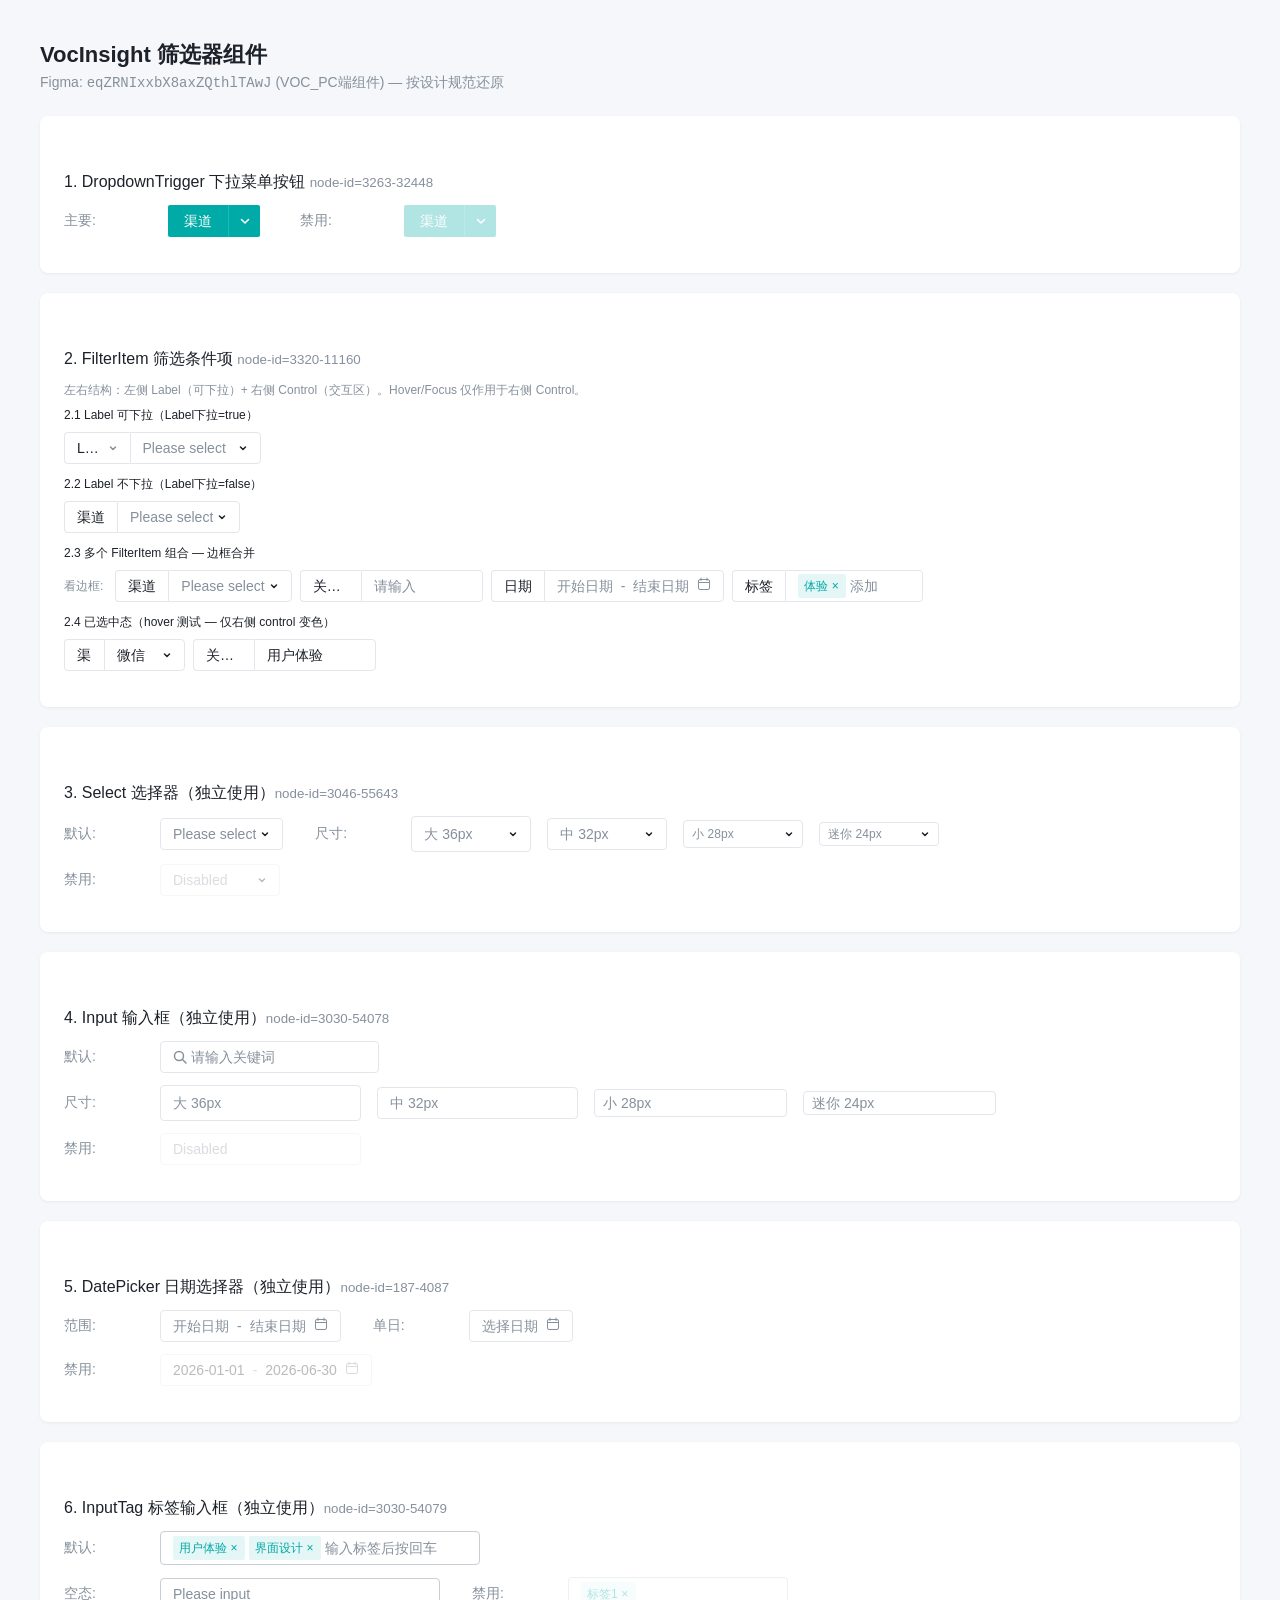
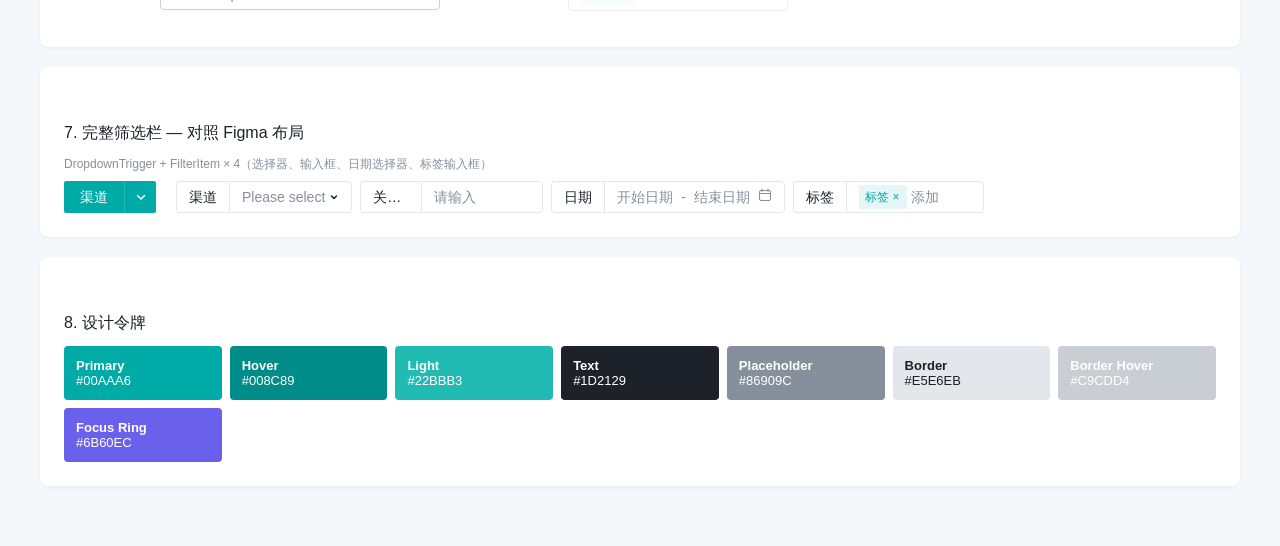
==== commit c584d3b2: "fix: independent borders per FilterItem, dropdown margins - Each FilterItem has its own label(3-side" ====
--- a/demo-filter.html
+++ b/demo-filter.html
@@ -27,7 +27,8 @@
    1. DropdownTrigger 下拉菜单按钮
    node-id=3263-32448
    ============================================================ */
-.dd{display:inline-flex;align-items:stretch;border-radius:var(--r-sm);overflow:hidden;cursor:pointer;height:32px;user-select:none;transition:opacity .2s}
+.dd{display:inline-flex;align-items:stretch;border-radius:var(--r-sm);overflow:hidden;cursor:pointer;height:32px;user-select:none;transition:opacity .2s;margin:0 8px}
+.dd:first-child{margin-left:0}.dd:last-child{margin-right:0}
 .dd.pri{background:var(--p);color:#fff}
 .dd.pri:hover{background:var(--ph)}
 .dd-text{display:inline-flex;align-items:center;padding:5px 16px;font-size:14px;line-height:22px;font-weight:400}
@@ -45,28 +46,27 @@
 /* FilterBar — 水平排列容器 */
 .fb{display:inline-flex;align-items:stretch}
 
-/* FilterItem — 单个筛选条件 */
+/* FilterItem — 单个筛选条件，左右独立边框，不合并 */
 .fi{display:inline-flex;align-items:stretch;height:32px;background:var(--bgw);min-width:0}
-/* 左侧 Label 区 — border 上/下/左，无右边框，左侧圆角 */
+/* FilterBar — 多 item 有间距，不合并边框 */
+.fb{display:inline-flex;align-items:stretch;gap:8px}
+
+/* 左侧 Label 区 — border 上/下/左，无右边框（右侧开放给 control） */
 .fi-label{
   display:inline-flex;align-items:center;padding:3px 12px;gap:4px;
   border-top:1px solid var(--bd);border-bottom:1px solid var(--bd);border-left:1px solid var(--bd);
+  border-radius:var(--r-md) 0 0 var(--r-md);
   font-size:14px;line-height:22px;color:var(--tp);font-weight:400;
   white-space:nowrap;cursor:default;
-  max-width:33.333%;           /* 不超过 filter-item 宽度的 1/3 */
+  max-width:33.333%;
   overflow:hidden;
 }
 .fi-label-text{
   overflow:hidden;text-overflow:ellipsis;white-space:nowrap;
   max-width:100%;
 }
-/* 首个 FilterItem 的 label 左侧圆角 */
-.fi:first-child .fi-label{border-radius:var(--r-md) 0 0 var(--r-md)}
-/* 非首个 FilterItem 的 label 无左边框（与前一个 item 的 control 合并） */
-.fi+.fi .fi-label{border-left:none}
-/* 最后一个 FilterItem 的 label 无右边框时，由 control 的右边框收尾 */
-
-/* Label 可下拉态 — 悬浮有箭头 */
+
+/* Label 可下拉态 */
 .fi-label.drop{cursor:pointer}
 .fi-label.drop:hover{color:var(--p)}
 .fi-label.drop .fi-label-arrow{
@@ -76,30 +76,23 @@
 .fi-label.drop:hover .fi-label-arrow{color:var(--tp)}
 .fi-label.drop.open .fi-label-arrow{transform:rotate(180deg)}
 
-/* 右侧 Control 区 — 交互主体，hover/focus/active 只作用于这里，占剩余 2/3 宽度 */
+/* 右侧 Control 区 — border 上下左右四边完整，hover/focus 仅作用于此 */
 .fi-control{
   display:inline-flex;align-items:center;gap:4px;padding:3px 12px;
   font-size:14px;line-height:22px;cursor:pointer;
   background:var(--bgw);
   border:1px solid var(--bd);
+  border-radius:0 var(--r-md) var(--r-md) 0;
   transition:border-color .2s,box-shadow .2s;
   position:relative;
   white-space:nowrap;
-  flex:1;min-width:0;            /* 自适应占满剩余空间 */
-}
-/* Control hover — 仅 control 区域变色 */
+  flex:1;min-width:0;
+}
 .fi-control:hover{border-color:var(--bdh)}
-/* Control focus/active — 展开时高亮 */
 .fi-control:focus,.fi-control:focus-within,.fi-control.active{
   border-color:var(--p);box-shadow:0 0 0 2px rgba(0,170,166,.3);outline:none;
 }
-/* 首个 FilterItem 的 control */
-.fi:first-child .fi-control{border-radius:0 var(--r-md) var(--r-md) 0}
-/* 中间 FilterItem 的 control — 无圆角 */
-.fi:not(:first-child):not(:last-child) .fi-control{border-radius:0}
-/* 末尾 FilterItem 的 control — 右侧圆角 */
-.fi:last-child .fi-control{border-radius:0 var(--r-md) var(--r-md) 0}
-/* 独立 FilterItem — 只有 control 无 label 时，四边完整圆角 */
+/* 独立使用无 label 时四边完整圆角 */
 .fi.solo .fi-control{border-radius:var(--r-md)}
 
 /* control 内文字 */
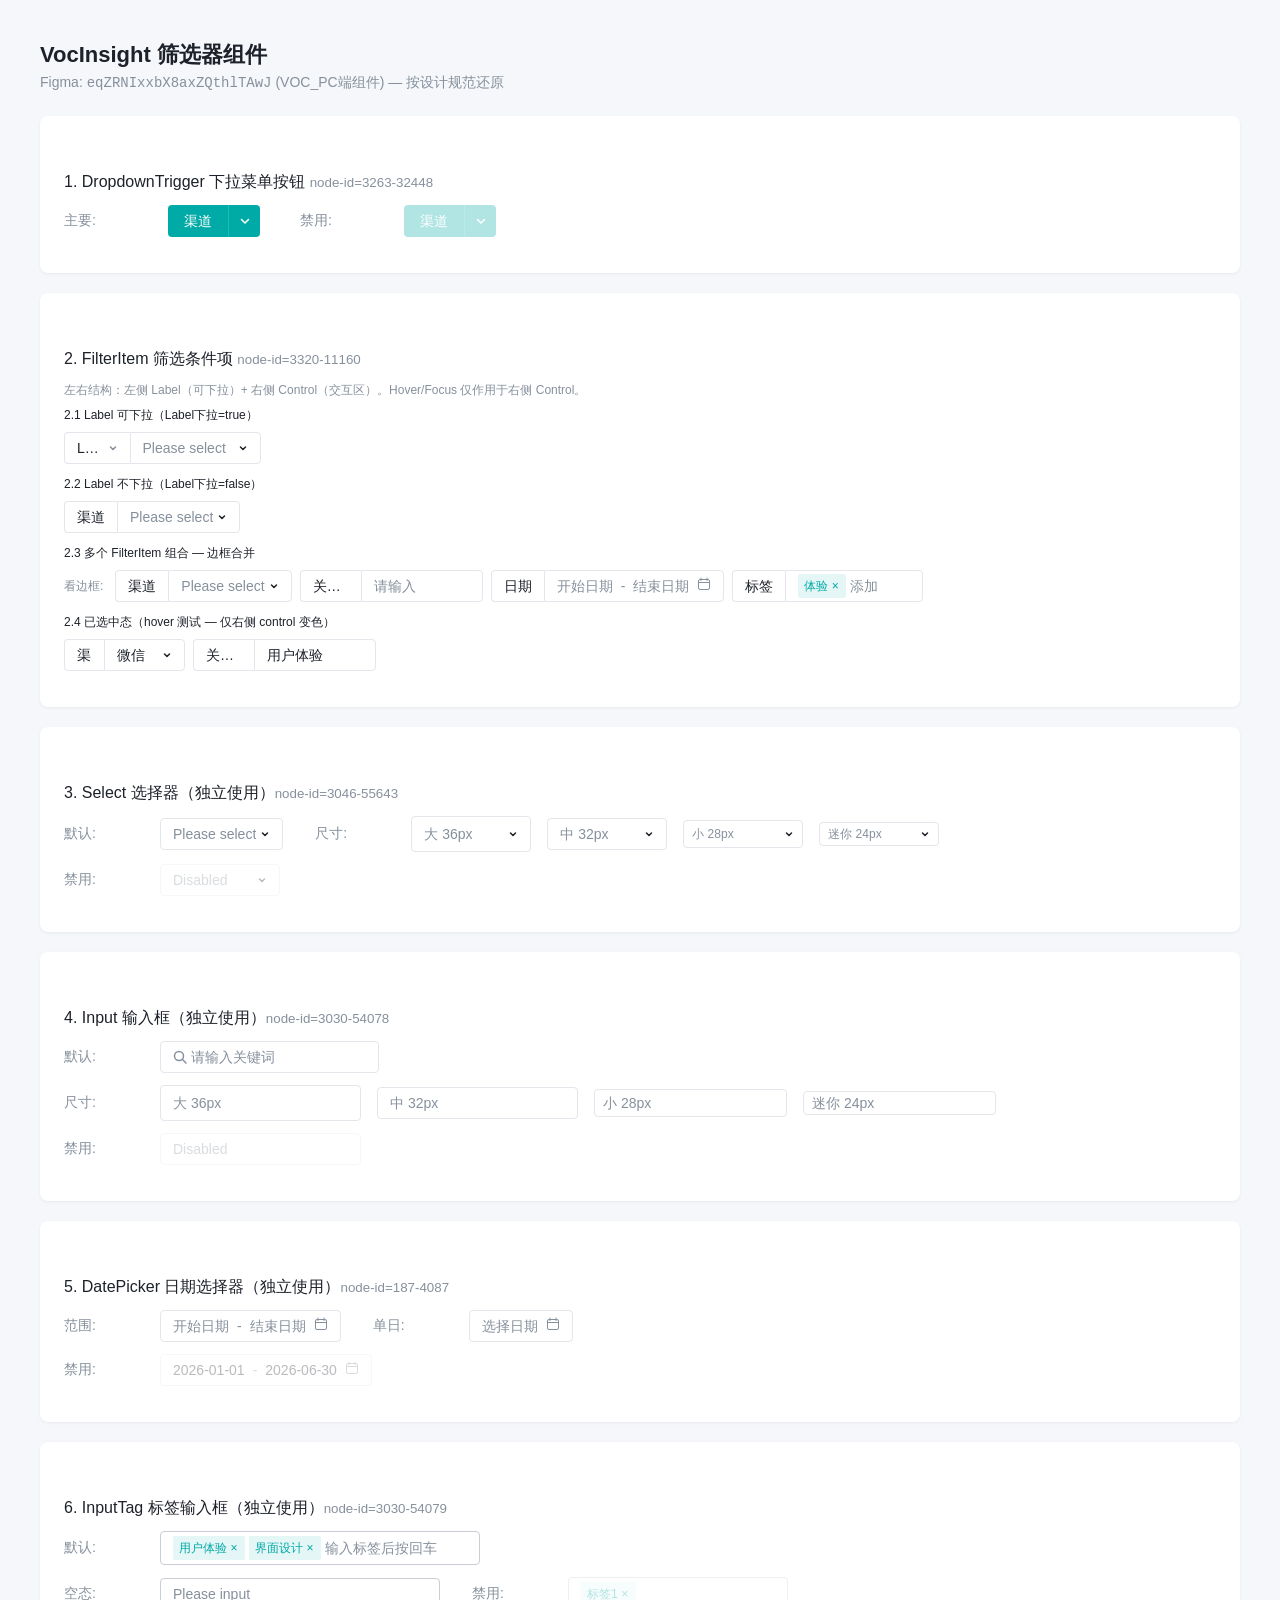
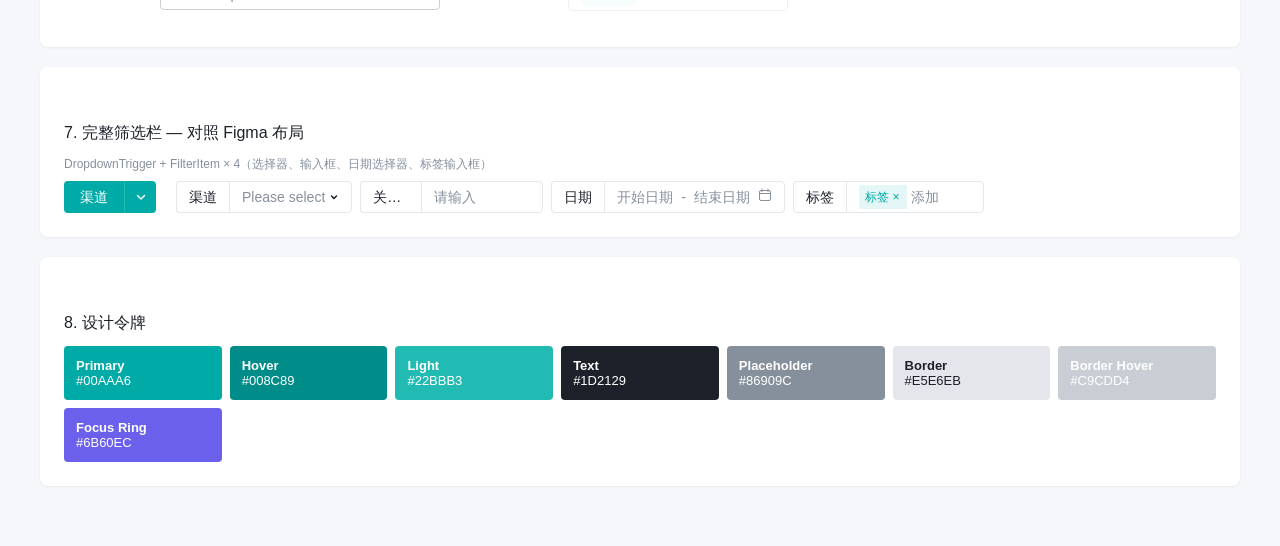
==== commit de2d0a62: "fix: three corrections per user feedback 1. Dropdown selected state: only text color #00aaa6, no bg/" ====
--- a/demo-filter.html
+++ b/demo-filter.html
@@ -27,7 +27,7 @@
    1. DropdownTrigger 下拉菜单按钮
    node-id=3263-32448
    ============================================================ */
-.dd{display:inline-flex;align-items:stretch;border-radius:var(--r-sm);overflow:hidden;cursor:pointer;height:32px;user-select:none;transition:opacity .2s;margin:0 8px}
+.dd{display:inline-flex;align-items:stretch;border-radius:var(--r-md);overflow:hidden;cursor:pointer;height:32px;user-select:none;transition:opacity .2s;margin:0 8px}
 .dd:first-child{margin-left:0}.dd:last-child{margin-right:0}
 .dd.pri{background:var(--p);color:#fff}
 .dd.pri:hover{background:var(--ph)}
@@ -51,7 +51,7 @@
 /* FilterBar — 多 item 有间距，不合并边框 */
 .fb{display:inline-flex;align-items:stretch;gap:8px}
 
-/* 左侧 Label 区 — border 上/下/左，无右边框（右侧开放给 control） */
+/* 左侧 Label 区 — border 上/下/左，无右边框，hover 也响应 */
 .fi-label{
   display:inline-flex;align-items:center;padding:3px 12px;gap:4px;
   border-top:1px solid var(--bd);border-bottom:1px solid var(--bd);border-left:1px solid var(--bd);
@@ -60,7 +60,9 @@
   white-space:nowrap;cursor:default;
   max-width:33.333%;
   overflow:hidden;
-}
+  transition:border-color .2s;
+}
+.fi-label:hover{border-color:var(--bdh)}
 .fi-label-text{
   overflow:hidden;text-overflow:ellipsis;white-space:nowrap;
   max-width:100%;
@@ -104,17 +106,26 @@
 }
 .fi-control.active .fi-control-arrow{transform:rotate(180deg)}
 
-/* control 下拉面板 */
+/* control 下拉面板 — 对应 Figma dropdown-menu */
 .fi-dropdown{
   position:absolute;top:calc(100% + 4px);left:0;min-width:100%;
-  background:var(--bgw);border:1px solid var(--bd);border-radius:var(--r-md);
-  box-shadow:0 4px 12px rgba(0,0,0,.1);z-index:100;
-  display:none;max-height:200px;overflow-y:auto;
+  background:var(--bgw);border-radius:var(--r-md);z-index:100;
+  display:none;overflow:hidden;
+  box-shadow:0px 4px 10px 0px rgba(0,0,0,0.1);
+  border:1px solid var(--bd);
 }
 .fi-control.active .fi-dropdown{display:block}
-.fi-opt{padding:6px 12px;font-size:14px;cursor:pointer;transition:background .15s;white-space:nowrap}
+.fi-dropdown-inner{padding:4px 6px}
+.fi-opt{
+  display:flex;align-items:center;padding:7px 12px;gap:8px;
+  font-size:14px;line-height:22px;cursor:pointer;
+  border-radius:var(--r-md);color:var(--tp);
+  font-family:var(--font);font-weight:400;
+  transition:background .15s;white-space:nowrap;
+}
 .fi-opt:hover{background:var(--bgf)}
-.fi-opt.sel{color:var(--p);background:#E5F6F6}
+/* 选中态: 仅文字变色，无背景无描边 */
+.fi-opt.sel{color:var(--p)}
 
 /* 禁用态 */
 .fi.disabled .fi-control,.fi.disabled .fi-label{opacity:.3;pointer-events:none}
@@ -156,11 +167,24 @@
 .sel-text.ph{color:var(--tph)}
 .sel-arrow{display:inline-flex;flex-shrink:0;transition:transform .2s}
 .sel.active .sel-arrow{transform:rotate(180deg)}
-.sel-drop{position:absolute;top:calc(100% + 4px);left:0;right:0;background:var(--bgw);border:1px solid var(--bd);border-radius:var(--r-md);box-shadow:0 4px 12px rgba(0,0,0,.1);z-index:100;display:none;max-height:200px;overflow-y:auto}
+.sel-drop{
+  position:absolute;top:calc(100% + 4px);left:0;right:0;
+  background:var(--bgw);border-radius:var(--r-md);z-index:100;
+  display:none;overflow:hidden;
+  box-shadow:0px 4px 10px 0px rgba(0,0,0,0.1);
+  border:1px solid var(--bd);
+}
 .sel.active .sel-drop{display:block}
-.sel-opt{padding:6px 12px;font-size:14px;cursor:pointer;transition:background .15s}
+.sel-drop-inner{padding:4px 6px}
+.sel-opt{
+  display:flex;align-items:center;padding:7px 12px;gap:8px;
+  font-size:14px;line-height:22px;cursor:pointer;
+  border-radius:var(--r-md);color:var(--tp);
+  font-family:var(--font);font-weight:400;
+  transition:background .15s;
+}
 .sel-opt:hover{background:var(--bgf)}
-.sel-opt.sel{color:var(--p);background:#E5F6F6}
+.sel-opt.sel{color:var(--p)}
 .sel.disabled{opacity:.3;pointer-events:none}
 
 /* ============================================================
@@ -246,10 +270,11 @@
         <span class="fi-control-text ph">Please select</span>
         <span class="fi-control-arrow"><svg width="10" height="10" viewBox="0 0 10 10" fill="none"><path d="M2.5 4L5 6.5L7.5 4" stroke="currentColor" stroke-width="1.5" stroke-linecap="round" stroke-linejoin="round"/></svg></span>
         <span class="fi-dropdown">
-          <div class="fi-opt" onclick="selectOpt(this,'App Store')">App Store</div>
+            <div class="fi-dropdown-inner"><div class="fi-opt" onclick="selectOpt(this,'App Store')">App Store</div>
           <div class="fi-opt sel" onclick="selectOpt(this,'微信')">微信</div>
           <div class="fi-opt" onclick="selectOpt(this,'微博')">微博</div>
-        </span>
+            </div>
+          </span>
       </span>
     </div>
   </div>
@@ -264,10 +289,11 @@
         <span class="fi-control-text ph">Please select</span>
         <span class="fi-control-arrow"><svg width="10" height="10" viewBox="0 0 10 10" fill="none"><path d="M2.5 4L5 6.5L7.5 4" stroke="currentColor" stroke-width="1.5" stroke-linecap="round" stroke-linejoin="round"/></svg></span>
         <span class="fi-dropdown">
-          <div class="fi-opt" onclick="selectOpt(this,'App Store')">App Store</div>
+            <div class="fi-dropdown-inner"><div class="fi-opt" onclick="selectOpt(this,'App Store')">App Store</div>
           <div class="fi-opt" onclick="selectOpt(this,'微信')">微信</div>
           <div class="fi-opt" onclick="selectOpt(this,'微博')">微博</div>
-        </span>
+            </div>
+          </span>
       </span>
     </div>
   </div>
@@ -328,10 +354,11 @@
         <span class="fi-control-text">微信</span>
         <span class="fi-control-arrow"><svg width="10" height="10" viewBox="0 0 10 10" fill="none"><path d="M2.5 4L5 6.5L7.5 4" stroke="currentColor" stroke-width="1.5" stroke-linecap="round" stroke-linejoin="round"/></svg></span>
         <span class="fi-dropdown">
-          <div class="fi-opt" onclick="selectOpt(this,'App Store')">App Store</div>
+            <div class="fi-dropdown-inner"><div class="fi-opt" onclick="selectOpt(this,'App Store')">App Store</div>
           <div class="fi-opt sel" onclick="selectOpt(this,'微信')">微信</div>
           <div class="fi-opt" onclick="selectOpt(this,'微博')">微博</div>
-        </span>
+            </div>
+          </span>
       </span>
     </div>
     <div class="fi">
@@ -356,7 +383,9 @@
     <span class="sel-text ph">Please select</span>
     <span class="sel-arrow"><svg width="10" height="10" viewBox="0 0 10 10" fill="none"><path d="M2.5 4L5 6.5L7.5 4" stroke="currentColor" stroke-width="1.5" stroke-linecap="round" stroke-linejoin="round"/></svg></span>
     <div class="sel-drop">
-      <div class="sel-opt" onclick="selectSelOpt(this,'App Store')">App Store</div>
+              <div class="sel-drop-inner"><div class="sel-opt" onclick="selectSelOpt(this,'App Store')">App Store
+              </div>
+            </div>
       <div class="sel-opt sel" onclick="selectSelOpt(this,'微信')">微信</div>
       <div class="sel-opt" onclick="selectSelOpt(this,'微博')">微博</div>
     </div>
@@ -469,10 +498,11 @@
         <span class="fi-control-text ph">Please select</span>
         <span class="fi-control-arrow"><svg width="10" height="10" viewBox="0 0 10 10" fill="none"><path d="M2.5 4L5 6.5L7.5 4" stroke="currentColor" stroke-width="1.5" stroke-linecap="round" stroke-linejoin="round"/></svg></span>
         <span class="fi-dropdown">
-          <div class="fi-opt" onclick="selectOpt(this,'App Store')">App Store</div>
+            <div class="fi-dropdown-inner"><div class="fi-opt" onclick="selectOpt(this,'App Store')">App Store</div>
           <div class="fi-opt" onclick="selectOpt(this,'微信')">微信</div>
           <div class="fi-opt" onclick="selectOpt(this,'微博')">微博</div>
-        </span>
+            </div>
+          </span>
       </span>
     </div>
     <div class="fi">
